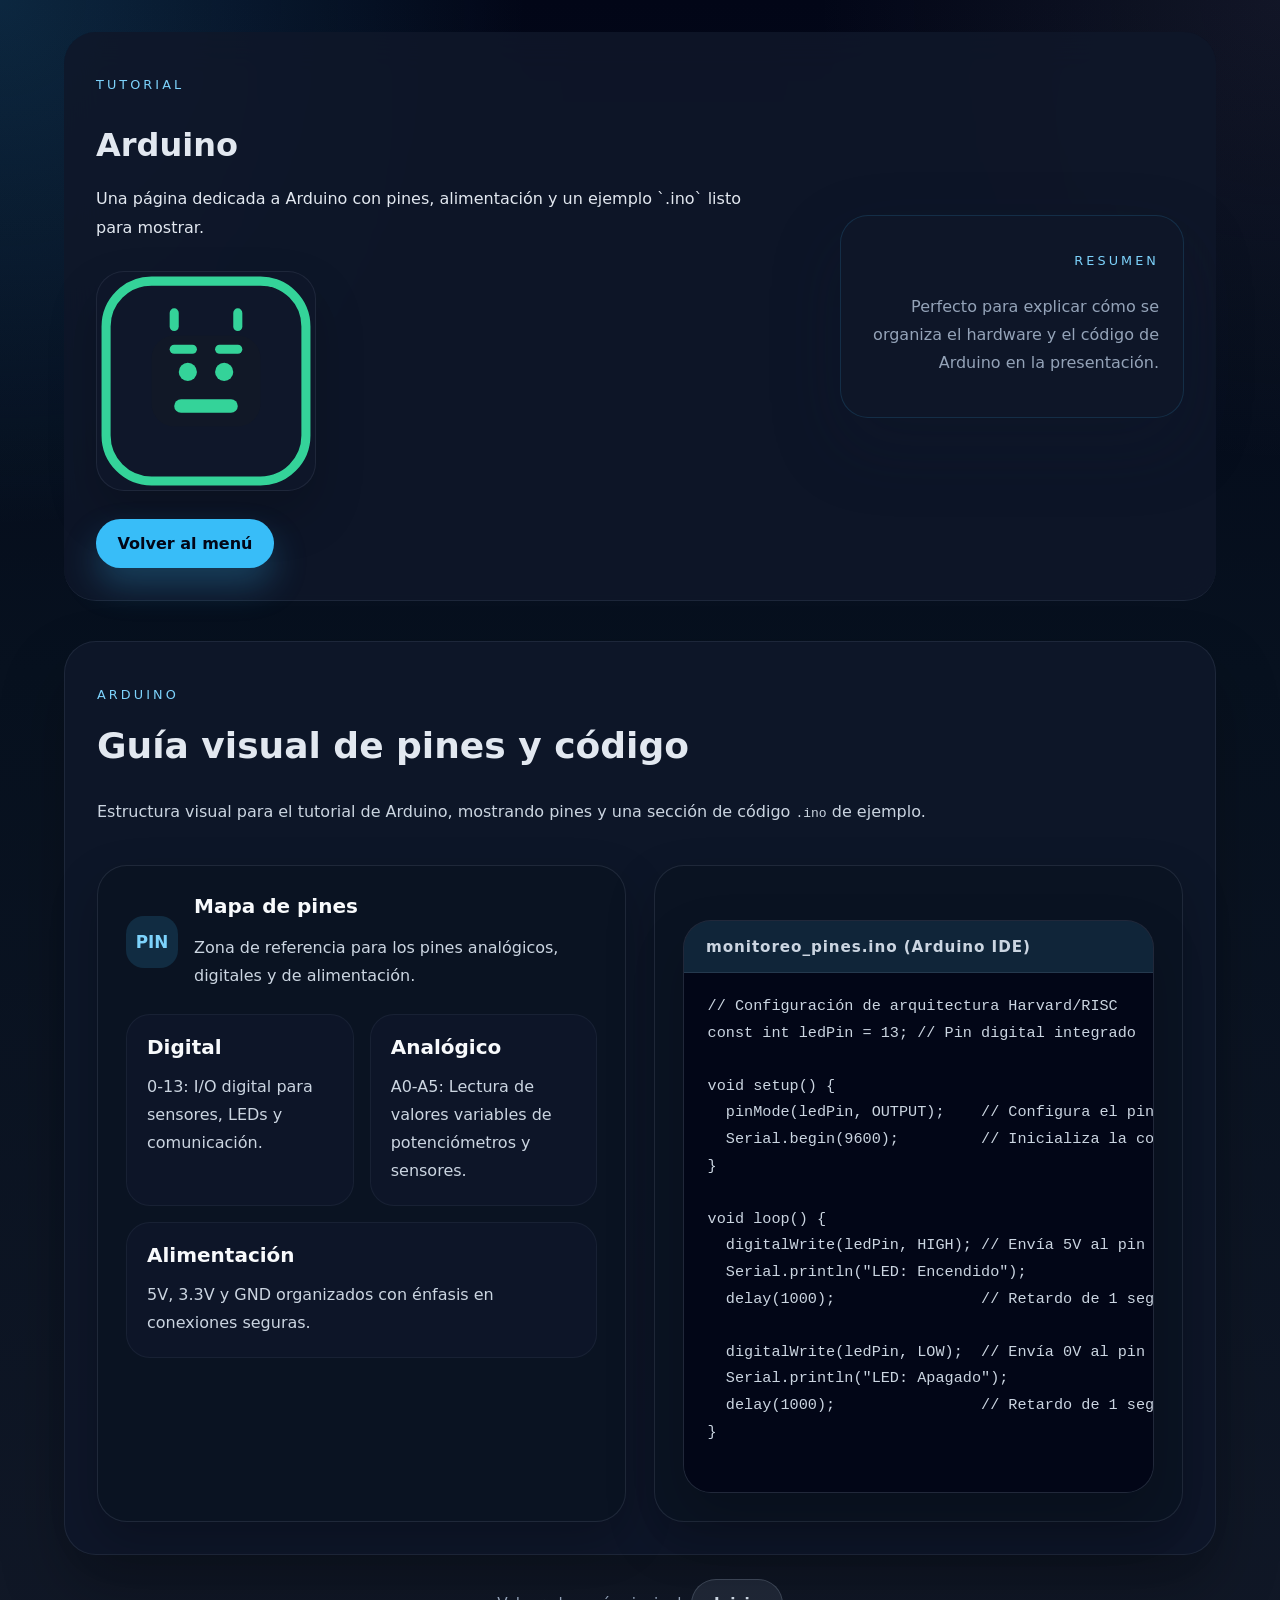
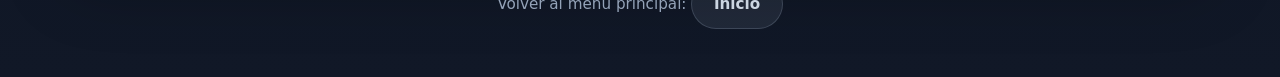
==== arduino.html @ de1136a3 "Avance Web1" ====
<!DOCTYPE html>
<html lang="es">
<head>
  <meta charset="UTF-8" />
  <meta name="viewport" content="width=device-width, initial-scale=1.0" />
  <title>Arduino - Arquitectura de Computadoras</title>
  <link rel="stylesheet" href="styles.css" />
</head>
<body class="page">
  <div class="page-shell">
    <header class="hero">
      <div class="hero-inner">
        <div>
          <p class="eyebrow">Tutorial</p>
          <h1>Arduino</h1>
          <p class="hero-text">Una página dedicada a Arduino con pines, alimentación y un ejemplo `.ino` listo para mostrar.</p>
          <div class="hero-figure hero-figure--small">
            <img src="assets/icon-arduino.svg" alt="Icono de Arduino" />
          </div>
          <a class="cta-button" href="index.html">Volver al menú</a>
        </div>
        <div class="hero-card">
          <p class="eyebrow">Resumen</p>
          <p class="hero-card-text">Perfecto para explicar cómo se organiza el hardware y el código de Arduino en la presentación.</p>
        </div>
      </div>
    </header>

    <main class="content">
      <section class="panel">
        <div class="section-heading">
          <div>
            <p class="eyebrow">Arduino</p>
            <h2>Guía visual de pines y código</h2>
          </div>
          <p class="section-description">Estructura visual para el tutorial de Arduino, mostrando pines y una sección de código <code>.ino</code> de ejemplo.</p>
        </div>

        <div class="grid-two">
          <div class="card">
            <div class="card-title">
              <span class="badge">PIN</span>
              <div>
                <h3>Mapa de pines</h3>
                <p>Zona de referencia para los pines analógicos, digitales y de alimentación.</p>
              </div>
            </div>
            <div class="pin-grid">
              <div class="pin-card">
                <h4>Digital</h4>
                <p>0-13: I/O digital para sensores, LEDs y comunicación.</p>
              </div>
              <div class="pin-card">
                <h4>Analógico</h4>
                <p>A0-A5: Lectura de valores variables de potenciómetros y sensores.</p>
              </div>
            </div>
            <div class="pin-card" style="margin-top: 1rem;">
              <h4>Alimentación</h4>
              <p>5V, 3.3V y GND organizados con énfasis en conexiones seguras.</p>
            </div>
          </div>

          <div class="card">
            <div class="codigo-box">
              <div class="codigo-header">
                <span>monitoreo_pines.ino (Arduino IDE)</span>
              </div>
              <pre>
// Configuración de arquitectura Harvard/RISC
const int ledPin = 13; // Pin digital integrado

void setup() {
  pinMode(ledPin, OUTPUT);    // Configura el pin 13 como salida digital
  Serial.begin(9600);         // Inicializa la comunicación serial a 9600 bps
}

void loop() {
  digitalWrite(ledPin, HIGH); // Envía 5V al pin (ENCENDIDO)
  Serial.println("LED: Encendido");
  delay(1000);                // Retardo de 1 segundo
  
  digitalWrite(ledPin, LOW);  // Envía 0V al pin (APAGADO)
  Serial.println("LED: Apagado");
  delay(1000);                // Retardo de 1 segundo
}
              </pre>
            </div>
          </div>
        </div>
      </section>
    </main>

    <footer class="footer-note">
      Volver al menú principal: <a class="ghost-button" href="index.html">Inicio</a>
    </footer>
  </div>
</body>
</html>
---- styles.css ----
:root {
  color-scheme: dark;
  color: #e2e8f0;
  font-family: Inter, system-ui, -apple-system, BlinkMacSystemFont, "Segoe UI", sans-serif;
  background-color: #020617;
}

* {
  box-sizing: border-box;
}

html {
  scroll-behavior: smooth;
}

body {
  margin: 0;
  min-height: 100vh;
  background-image:
    radial-gradient(circle at top left, rgba(56,189,248,0.18), transparent 25%),
    radial-gradient(circle at top right, rgba(156,163,175,0.1), transparent 22%),
    linear-gradient(180deg, #020617 0%, #07111f 40%, #111827 100%);
  color: #e2e8f0;
}

.page-shell {
  max-width: 1200px;
  margin: 0 auto;
  padding: 2rem 1.5rem 3rem;
}

.hero {
  background: rgba(15, 23, 42, 0.88);
  border-bottom: 1px solid rgba(148, 163, 184, 0.12);
  backdrop-filter: blur(18px);
  border-radius: 32px;
  padding: 2rem;
}

.hero-inner {
  display: grid;
  gap: 1.75rem;
}

.hero-copy h1 {
  margin: 0.8rem 0 0;
  font-size: clamp(2.5rem, 4vw, 4.5rem);
  line-height: 1.02;
}

.hero-copy p,
.section-description,
.card p,
.card ul,
.footer-note {
  color: #cbd5e1;
}

.eyebrow {
  display: inline-flex;
  font-size: 0.8rem;
  letter-spacing: 0.24em;
  text-transform: uppercase;
  color: #7dd3fc;
}

.hero-text {
  max-width: 42rem;
  margin-top: 1rem;
  line-height: 1.8;
}

.hero-subtitle {
  max-width: 42rem;
  margin-top: 0.75rem;
  color: rgba(203, 213, 225, 0.88);
  font-size: 0.98rem;
  line-height: 1.6;
}

.hero-card {
  align-self: center;
  padding: 1.5rem;
  border-radius: 28px;
  background: rgba(15, 23, 42, 0.95);
  border: 1px solid rgba(56, 189, 248, 0.15);
  box-shadow: 0 28px 68px rgba(15, 23, 42, 0.25);
  text-align: right;
}

.hero-card-title {
  margin: 0.85rem 0 0;
  font-size: 2.25rem;
  font-weight: 700;
  color: #ffffff;
}

.hero-card-text {
  margin-top: 0.75rem;
  color: #94a3b8;
  line-height: 1.75;
}

.hero-figure {
  margin: 1.75rem 0;
  border-radius: 28px;
  overflow: hidden;
  background: rgba(15, 23, 42, 0.94);
  border: 1px solid rgba(148, 163, 184, 0.12);
  box-shadow: 0 24px 50px rgba(0, 0, 0, 0.18);
}

.hero-figure img {
  display: block;
  width: 100%;
  height: auto;
}

.hero-figure--small {
  max-width: 220px;
}

.card-icon {
  width: 52px;
  height: 52px;
  min-width: 52px;
  border-radius: 18px;
  display: grid;
  place-items: center;
  background: rgba(15, 23, 42, 0.96);
  border: 1px solid rgba(56, 189, 248, 0.18);
  margin-right: 1rem;
}

.card-icon img {
  width: 30px;
  height: 30px;
}

.content {
  margin-top: 2.5rem;
  display: grid;
  gap: 2.25rem;
}

.panel {
  padding: 2rem;
  border-radius: 32px;
  background: rgba(15, 23, 42, 0.92);
  border: 1px solid rgba(148, 163, 184, 0.12);
  box-shadow: 0 32px 64px rgba(0, 0, 0, 0.25);
}

.section-heading {
  display: grid;
  gap: 1.25rem;
}

.section-heading h2 {
  margin: 0.65rem 0 0;
  font-size: 2.25rem;
}

.grid-two {
  display: grid;
  gap: 1.7rem;
  margin-top: 1.75rem;
}

.card {
  border-radius: 30px;
  border: 1px solid rgba(148, 163, 184, 0.15);
  background: rgba(11, 20, 35, 0.96);
  padding: 1.75rem;
  box-shadow: 0 20px 48px rgba(0, 0, 0, 0.22);
}

.accent-card {
  border-color: rgba(56, 189, 248, 0.25);
}

.card-title {
  display: flex;
  gap: 1rem;
  align-items: center;
}

.badge {
  min-width: 3.25rem;
  min-height: 3.25rem;
  display: grid;
  place-items: center;
  border-radius: 18px;
  background: rgba(56, 189, 248, 0.15);
  color: #7dd3fc;
  font-weight: 700;
  font-size: 1.05rem;
}

.card-title h3,
.card-footer h3,
.card h4 {
  margin: 0;
  font-size: 1.25rem;
  color: #f8fafc;
}

.card p {
  margin: 1rem 0 0;
  line-height: 1.75;
}

.feature-grid,
.pin-grid {
  display: grid;
  gap: 1rem;
  margin-top: 1.5rem;
}

.feature,
.pin-card {
  border-radius: 24px;
  background: rgba(15, 23, 42, 0.86);
  padding: 1.25rem;
  border: 1px solid rgba(148, 163, 184, 0.08);
}

.feature h4,
.pin-card h4 {
  margin: 0;
}

.feature p,
.pin-card p {
  margin-top: 0.85rem;
  color: #cbd5e1;
}

.feature ul {
  margin: 1rem 0 0;
  padding-left: 1.15rem;
  list-style: none;
  color: #cbd5e1;
}

.feature ul li::before {
  content: '•';
  margin-right: 0.6rem;
  color: #7dd3fc;
}

.code-box {
  margin-top: 1.35rem;
  padding: 1.5rem;
  border-radius: 28px;
  background: #020617;
  border: 1px solid rgba(148, 163, 184, 0.12);
  box-shadow: inset 0 0 0 1px rgba(255, 255, 255, 0.02);
  overflow-x: auto;
  font-family: ui-monospace, SFMono-Regular, Menlo, Monaco, Consolas, "Liberation Mono", monospace;
  color: #cbd5e1;
  line-height: 1.75;
  font-size: 0.95rem;
}

.card-comparativa {
  border-radius: 28px;
  padding: 1.75rem;
  background: rgba(15, 23, 42, 0.94);
  border: 1px solid rgba(56, 189, 248, 0.14);
  box-shadow: 0 18px 45px rgba(0, 0, 0, 0.16);
}

.card-comparativa h3 {
  margin: 0 0 1rem;
  font-size: 1.25rem;
  color: #f8fafc;
}

.card-comparativa p {
  margin: 0.85rem 0 0;
  color: #cbd5e1;
  line-height: 1.75;
}

.card-comparativa p strong {
  color: #ffffff;
}

.codigo-box {
  margin-top: 1.6rem;
  border-radius: 28px;
  overflow: hidden;
  background: rgba(12, 18, 34, 0.95);
  border: 1px solid rgba(148, 163, 184, 0.16);
  box-shadow: 0 24px 52px rgba(0, 0, 0, 0.18);
}

.codigo-header {
  padding: 1rem 1.4rem;
  background: rgba(56, 189, 248, 0.11);
  border-bottom: 1px solid rgba(148, 163, 184, 0.16);
}

.codigo-header span {
  color: #cbd5e1;
  font-size: 0.95rem;
  letter-spacing: 0.06em;
  font-weight: 600;
}

.codigo-box pre {
  margin: 0;
  padding: 1.25rem 1.5rem;
  overflow-x: auto;
  font-family: ui-monospace, SFMono-Regular, Menlo, Monaco, Consolas, "Liberation Mono", monospace;
  color: #cbd5e1;
  background: #020617;
  line-height: 1.75;
  font-size: 0.95rem;
}

.code-label span {
  padding: 0.55rem 0.9rem;
  border-radius: 999px;
  background: rgba(148, 163, 184, 0.12);
  color: #cbd5e1;
  font-size: 0.75rem;
  letter-spacing: 0.14em;
  text-transform: uppercase;
}

.footer-note {
  margin-top: 1.5rem;
  text-align: center;
  color: #94a3b8;
  font-size: 0.95rem;
}

.landing-hero {
  padding: 3rem 2rem;
}

.landing-grid {
  display: grid;
  gap: 2rem;
}

.side-panel {
  border-radius: 32px;
  padding: 1.8rem;
  background: rgba(15, 23, 42, 0.95);
  border: 1px solid rgba(148, 163, 184, 0.12);
  box-shadow: 0 18px 42px rgba(0, 0, 0, 0.18);
}

.side-links {
  display: grid;
  gap: 1rem;
  margin-top: 1.5rem;
}

.nav-button,
.cta-button,
.ghost-button {
  display: inline-flex;
  align-items: center;
  justify-content: center;
  border-radius: 999px;
  padding: 0.95rem 1.35rem;
  font-weight: 700;
  text-decoration: none;
}

.nav-button {
  background: rgba(56, 189, 248, 0.14);
  border: 1px solid rgba(56, 189, 248, 0.3);
  color: #7dd3fc;
}

.nav-button:hover,
.link-card:hover,
.cta-button:hover,
.ghost-button:hover {
  transform: translateY(-1px);
  opacity: 0.95;
}

.hero-actions {
  display: flex;
  flex-wrap: wrap;
  gap: 1rem;
  margin-top: 1.75rem;
}

.cta-button {
  background: #38bdf8;
  color: #020617;
  box-shadow: 0 18px 34px rgba(56, 189, 248, 0.25);
}

.ghost-button {
  background: rgba(148, 163, 184, 0.12);
  color: #cbd5e1;
  border: 1px solid rgba(148, 163, 184, 0.25);
}

.link-card {
  display: block;
  transition: transform 180ms ease, box-shadow 180ms ease;
}

.link-card:hover {
  box-shadow: 0 30px 60px rgba(0, 0, 0, 0.22);
}

@media (min-width: 768px) {
  .hero-inner {
    grid-template-columns: 1.35fr 0.65fr;
    align-items: center;
  }

  .grid-two {
    grid-template-columns: repeat(2, minmax(0, 1fr));
  }

  .feature-grid,
  .pin-grid {
    grid-template-columns: repeat(2, minmax(0, 1fr));
  }
}

@media (min-width: 1024px) {
  .landing-grid {
    grid-template-columns: 0.9fr 1.6fr 0.9fr;
    align-items: center;
  }
}

@media (max-width: 640px) {
  .hero {
    padding: 1.5rem;
  }

  .page-shell {
    padding: 1.5rem 1rem 2rem;
  }
}
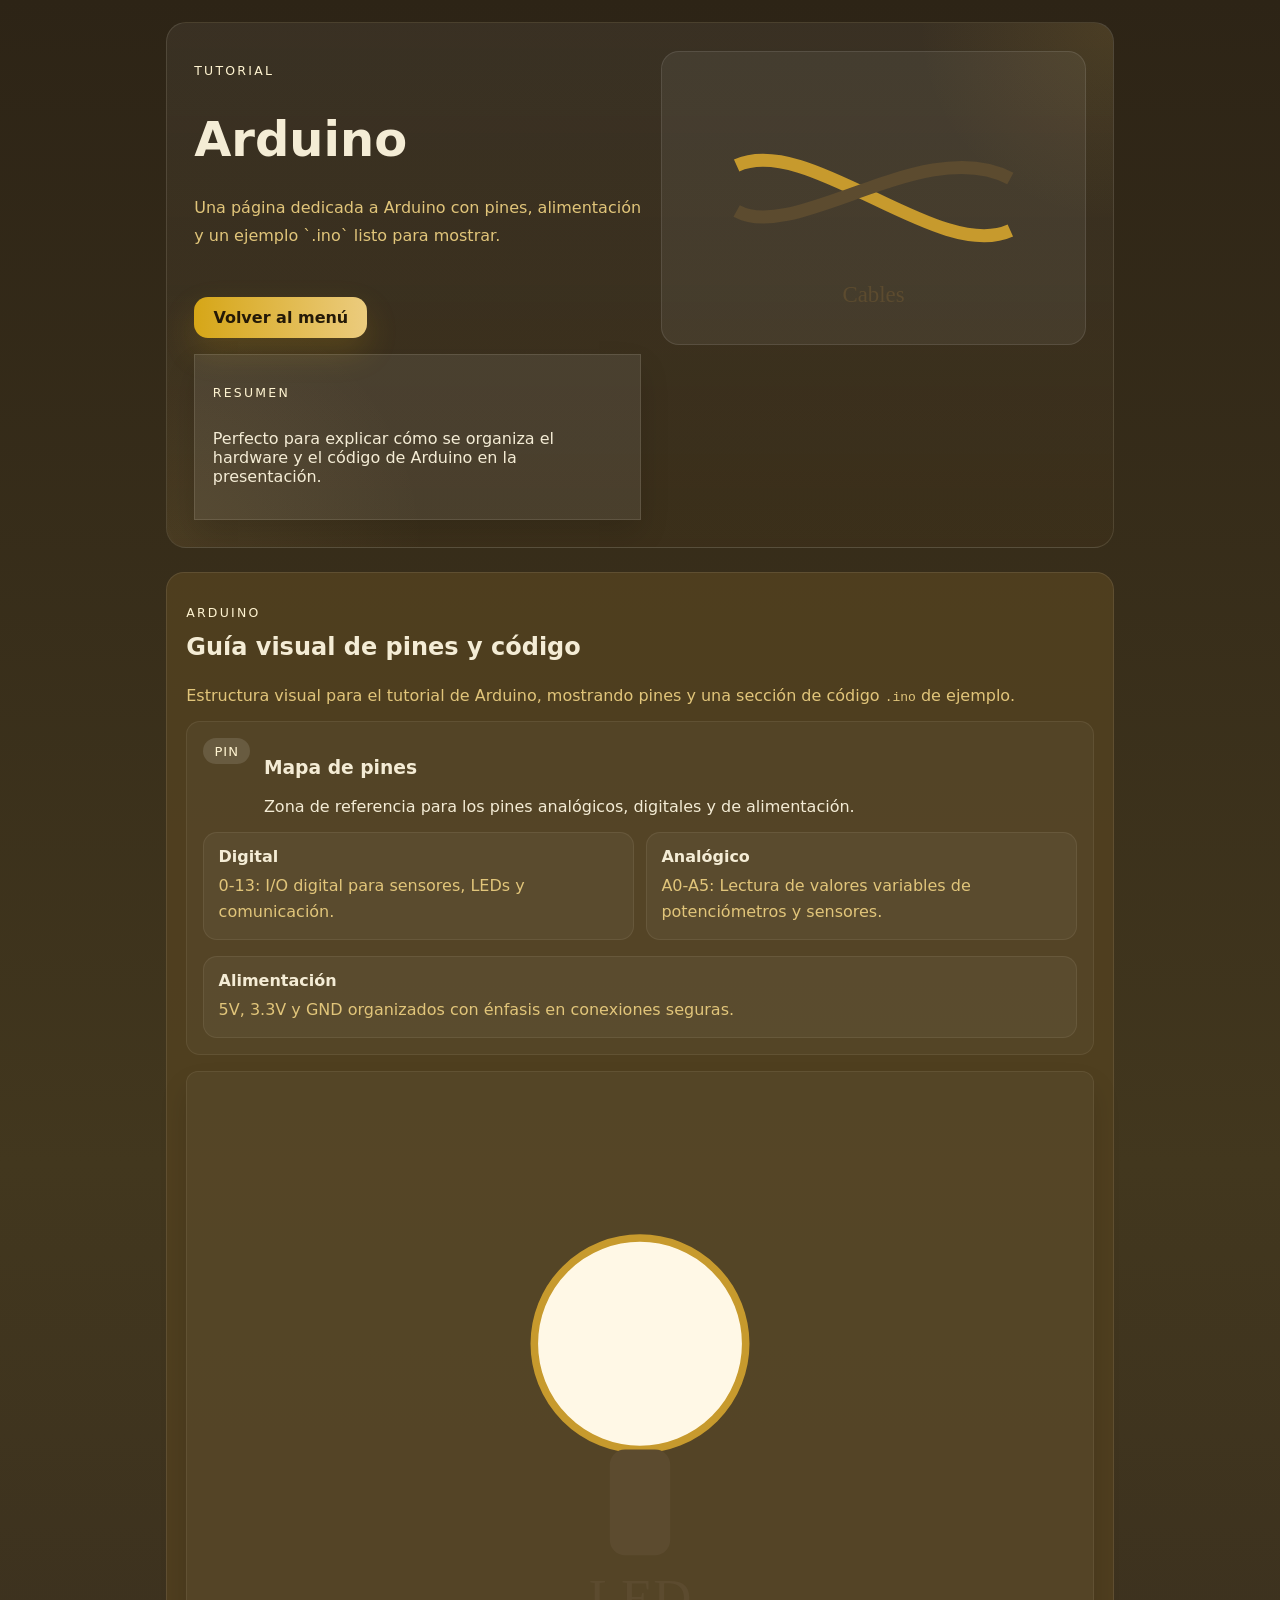
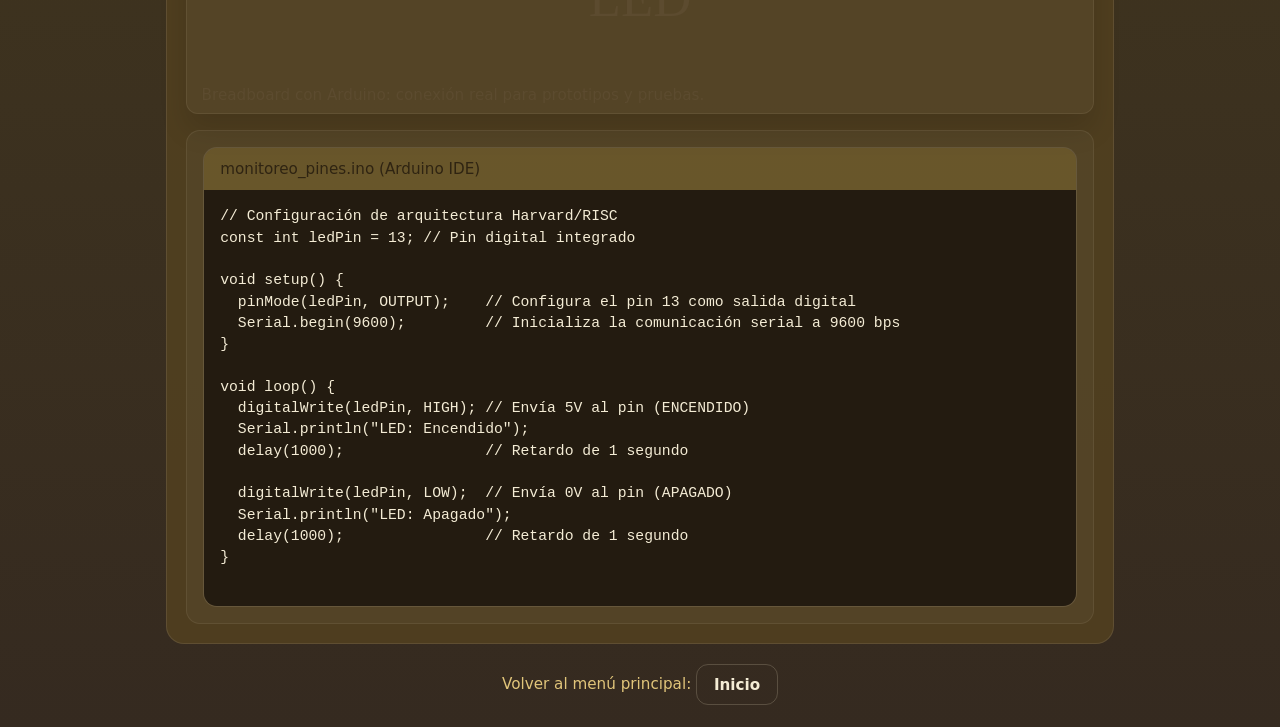
==== commit 4b61f2a6: "Actualiza imágenes y mejora layout de microsite" ====
--- a/arduino.html
+++ b/arduino.html
@@ -8,20 +8,22 @@
 </head>
 <body class="page">
   <div class="page-shell">
-    <header class="hero">
-      <div class="hero-inner">
-        <div>
+    <header class="hero topic-hero">
+      <div class="topic-hero-grid">
+        <div class="hero-copy">
           <p class="eyebrow">Tutorial</p>
           <h1>Arduino</h1>
           <p class="hero-text">Una página dedicada a Arduino con pines, alimentación y un ejemplo `.ino` listo para mostrar.</p>
-          <div class="hero-figure hero-figure--small">
-            <img src="assets/icon-arduino.svg" alt="Icono de Arduino" />
+          <div class="hero-actions">
+            <a class="cta-button" href="index.html">Volver al menú</a>
           </div>
-          <a class="cta-button" href="index.html">Volver al menú</a>
+          <div class="hero-card">
+            <p class="eyebrow">Resumen</p>
+            <p class="hero-card-text">Perfecto para explicar cómo se organiza el hardware y el código de Arduino en la presentación.</p>
+          </div>
         </div>
-        <div class="hero-card">
-          <p class="eyebrow">Resumen</p>
-          <p class="hero-card-text">Perfecto para explicar cómo se organiza el hardware y el código de Arduino en la presentación.</p>
+        <div class="hero-visual">
+          <img src="assets/images/arduino-cables.svg" alt="Arduino board" />
         </div>
       </div>
     </header>
@@ -36,7 +38,7 @@
           <p class="section-description">Estructura visual para el tutorial de Arduino, mostrando pines y una sección de código <code>.ino</code> de ejemplo.</p>
         </div>
 
-        <div class="grid-two">
+        <div class="topic-body-grid">
           <div class="card">
             <div class="card-title">
               <span class="badge">PIN</span>
@@ -60,6 +62,11 @@
               <p>5V, 3.3V y GND organizados con énfasis en conexiones seguras.</p>
             </div>
           </div>
+
+          <figure class="feature-figure">
+            <img src="assets/images/arduino-led.svg" alt="Arduino prototipo" />
+            <figcaption>Breadboard con Arduino: conexión real para prototipos y pruebas.</figcaption>
+          </figure>
 
           <div class="card">
             <div class="codigo-box">
--- a/styles.css
+++ b/styles.css
@@ -1,448 +1,142 @@
 :root {
+  --bg: #2d2416; /* warm oat */
+  --panel: #352b1f; /* toasted oat */
+  --text: #f4ecd5; /* cream */
+  --muted: #e1c57a; /* mustard muted brighter */
+  --accent: #d6a617; /* mustard - brighter */
+  --accent-2: #fff4d1; /* cream */
+  --glass: rgba(255,244,209,0.10);
+  font-family: 'Poppins', Inter, system-ui, -apple-system, "Segoe UI", Roboto, "Helvetica Neue", Arial, sans-serif;
   color-scheme: dark;
-  color: #e2e8f0;
-  font-family: Inter, system-ui, -apple-system, BlinkMacSystemFont, "Segoe UI", sans-serif;
-  background-color: #020617;
 }
 
-* {
-  box-sizing: border-box;
-}
-
-html {
-  scroll-behavior: smooth;
-}
-
+* { box-sizing: border-box; }
+html { scroll-behavior: smooth; }
 body {
   margin: 0;
   min-height: 100vh;
-  background-image:
-    radial-gradient(circle at top left, rgba(56,189,248,0.18), transparent 25%),
-    radial-gradient(circle at top right, rgba(156,163,175,0.1), transparent 22%),
-    linear-gradient(180deg, #020617 0%, #07111f 40%, #111827 100%);
-  color: #e2e8f0;
+  background: linear-gradient(180deg, var(--bg) 0%, #42371e 50%, #352a20 100%);
+  color: var(--text);
+  -webkit-font-smoothing: antialiased;
 }
 
-.page-shell {
-  max-width: 1200px;
-  margin: 0 auto;
-  padding: 2rem 1.5rem 3rem;
+.page-shell { max-width: 980px; margin: 0 auto; padding: 1.4rem 1rem; }
+
+.hero { position: relative; background: linear-gradient(180deg, rgba(255,255,255,0.06), rgba(79, 58, 28, 0.18)); border-radius: 20px; padding: 1.7rem; border: 1px solid rgba(244,236,213,0.12); overflow: hidden; }
+.hero-inner { display: grid; gap: 1.15rem; }
+.hero .hero-card { padding: 1.1rem; }
+.hero::before { content: ""; position: absolute; inset: 0; background: radial-gradient(circle at top right, rgba(199,154,45,0.12), transparent 18%), radial-gradient(circle at bottom left, rgba(245,211,133,0.08), transparent 24%); pointer-events: none; }
+.hero > * { position: relative; z-index: 1; }
+.landing-grid { display: grid; gap: 1rem; }
+.topic-panel-grid { display: grid; gap: 1rem; }
+.topic-hero-grid { display: grid; gap: 1.25rem; }
+.hero-visual { display: grid; place-items: center; min-height: 260px; background: rgba(255,255,255,0.06); border: 1px solid rgba(255,255,255,0.1); border-radius: 20px; padding: 1rem; }
+
+.hero-visual img { width: 100%; height: auto; object-fit: contain; display: block; }
+
+.side-panel { background: rgba(83, 65, 32, 0.75); border-radius: 18px; padding: 1.25rem; border: 1px solid rgba(244,236,213,0.12); }
+.side-links { display: grid; gap: 0.75rem; margin-top: 0.75rem; }
+
+.eyebrow { display: inline-flex; font-size: 0.78rem; letter-spacing: 0.18em; text-transform: uppercase; color: var(--accent-2); }
+
+.hero-copy h1 { margin: 0.45rem 0 0; font-size: clamp(1.8rem, 4vw, 3rem); line-height: 1.08; }
+.hero-copy { display: flex; flex-direction: column; gap: 1rem; }
+.hero-text { max-width: 38rem; margin-top: 0.8rem; color: var(--muted); line-height: 1.7; }
+.hero-card { background: rgba(255,255,255,0.08); border: 1px solid rgba(244,236,213,0.12); box-shadow: 0 14px 28px rgba(0,0,0,0.12); }
+
+.hero-visual { border-radius: 18px; overflow: hidden; }
+.hero-visual img { width: 100%; height: auto; object-fit: cover; display: block; }
+
+.hero-figure { margin: 1.25rem 0; border-radius: 16px; overflow: hidden; background: rgba(255,255,255,0.02); border: 1px solid rgba(255,255,255,0.05); box-shadow: 0 18px 30px rgba(0,0,0,0.12); }
+.hero-figure img { width: 100%; height: auto; display: block; }
+.hero-figure--small { max-width: 220px; margin: 1.25rem 0; }
+
+.nav-button, .cta-button, .ghost-button { display: inline-flex; align-items: center; justify-content: center; padding: 0.65rem 1.05rem; border-radius: 12px; font-weight: 700; text-decoration: none; }
+.hero-actions { display: flex; flex-wrap: wrap; gap: 0.85rem; margin-top: 1rem; }
+.nav-button { background: rgba(214,166,23,0.08); border: 1px solid rgba(214,166,23,0.16); color: #2f2412; }
+.cta-button { background: linear-gradient(90deg, rgba(214,166,23,1), rgba(245,212,131,0.95)); color: #241907; box-shadow: 0 14px 32px rgba(214,166,23,0.18); padding: 0.7rem 1.2rem; border-radius: 14px; }
+.ghost-button { background: transparent; border: 1px solid rgba(255,244,209,0.18); color: var(--text); }
+
+.content { margin-top: 1.5rem; display: grid; gap: 1.3rem; }
+.panel { padding: 1.2rem; border-radius: 18px; background: rgba(83, 65, 32, 0.85); border: 1px solid rgba(244,236,213,0.10); }
+.panel-grid { display: grid; gap: 1rem; }
+.panel-block { background: rgba(255,255,255,0.04); border: 1px solid rgba(244,236,213,0.10); border-radius: 18px; padding: 1.25rem; }
+.panel-block h2 { margin-top: 0.5rem; }
+.topic-links { display: grid; gap: 0.9rem; grid-template-columns: 1fr; }
+.topic-links .card { min-height: auto; }
+
+.grid-two { display: grid; gap: 0.95rem; grid-template-columns: repeat(auto-fit, minmax(240px, 1fr)); }
+.link-card { color: inherit; text-decoration: none; }
+.link-card:hover { transform: translateY(-2px); }
+.accent-card { background: rgba(245, 226, 168, 0.12); border-color: rgba(199,154,45,0.18); }
+.card { border-radius: 14px; padding: 1rem; background: rgba(255,255,255,0.03); border: 1px solid rgba(244,236,213,0.08); transition: transform 180ms ease, box-shadow 180ms ease; }
+.card:hover { transform: translateY(-4px); box-shadow: 0 16px 30px rgba(0,0,0,0.16); }
+.card-title { display:flex; gap: 0.85rem; align-items:flex-start; }
+.card-icon { width:48px; height:48px; min-width:48px; border-radius:14px; display:grid; place-items:center; background: rgba(244,236,213,0.12); border: 1px solid rgba(199,154,45,0.16); margin-top: 0.1rem; }
+.card-icon img { width: 26px; height: 26px; }
+
+.badge { display:inline-flex; padding:0.35rem 0.7rem; border-radius:999px; background: rgba(255,255,255,0.12); color: var(--accent-2); font-size:0.82rem; letter-spacing:0.08em; text-transform: uppercase; }
+.feature-grid { display:grid; gap:0.95rem; }
+.feature-grid .feature { background: rgba(255,255,255,0.04); border:1px solid rgba(244,236,213,0.08); border-radius: 14px; padding: 0.95rem; }
+.feature-grid h4 { margin: 0 0 0.5rem; }
+.feature-grid p { margin: 0; color: var(--muted); line-height:1.6; }
+.pin-grid { display:grid; gap:0.75rem; grid-template-columns: 1fr 1fr; }
+.pin-card { background: rgba(255,255,255,0.04); border:1px solid rgba(244,236,213,0.08); border-radius: 14px; padding: 0.9rem; }
+.pin-card h4 { margin:0 0 0.45rem; }
+.pin-card p { margin:0; color: var(--muted); line-height:1.6; }
+.codigo-box { background: rgba(255,255,255,0.04); border:1px solid rgba(244,236,213,0.08); border-radius: 14px; overflow:hidden; }
+.codigo-header { background: rgba(214,166,23,0.12); padding: 0.75rem 1rem; font-size:0.95rem; color:#2f2412; }
+.codigo-box pre { margin: 0; padding: 1rem; overflow-x:auto; font-family: ui-monospace, SFMono-Regular, Menlo, Monaco, Consolas, "Liberation Mono", "Courier New", monospace; font-size:0.92rem; line-height:1.45; color: #f4ecd5; background: #231b10; }
+
+.section-heading { display:grid; gap:0.6rem; }
+.section-heading h2 { margin:0; font-size:1.5rem; }
+.section-description { color: var(--muted); }
+
+.topic-preview-card { background: rgba(255,255,255,0.04); border:1px solid rgba(244,236,213,0.12); border-radius: 16px; padding: 1rem; min-height: 150px; display:flex; flex-direction:column; justify-content:center; box-shadow: 0 10px 18px rgba(0,0,0,0.09); }
+.topic-preview-card h3 { margin: 0 0 0.65rem; }
+.topic-preview-card p { margin: 0; color: var(--muted); line-height:1.65; }
+
+.card-comparativa { background: rgba(255,255,255,0.04); border:1px solid rgba(244,236,213,0.1); border-radius: 14px; padding: 1rem; line-height: 1.65; }
+
+/* Images gallery */
+.images-grid { display:grid; gap:1rem; grid-template-columns: repeat(auto-fit, minmax(160px, 1fr)); margin-top:0.75rem; }
+.image-card { background: rgba(244,236,213,0.08); border-radius:18px; overflow:hidden; text-align:left; border:1px solid rgba(199,154,45,0.12); }
+.image-card img { width:100%; height:160px; object-fit:cover; display:block; }
+.image-card p { margin:0.85rem 0 1rem; padding:0 0.85rem; color:#5c4b2f; font-size:0.95rem; font-weight:600; }
+
+/* Responsive grid for the new section */
+.responsive-grid { display:grid; gap:1rem; grid-template-columns: 1fr; }
+
+/* Feature figure used in topic pages */
+.feature-figure {
+  width: 100%;
+  margin: 1rem 0;
+  border-radius: 12px;
+  overflow: hidden;
+  background: rgba(255,255,255,0.03);
+  border: 1px solid rgba(244,236,213,0.08);
+  box-shadow: 0 16px 28px rgba(0,0,0,0.12);
 }
+.feature-figure img { display:block; width:100%; height:auto; }
+.feature-figure figcaption { padding: 0.6rem 0.9rem; color: #5c4b2f; font-size:0.95rem; }
 
-.hero {
-  background: rgba(15, 23, 42, 0.88);
-  border-bottom: 1px solid rgba(148, 163, 184, 0.12);
-  backdrop-filter: blur(18px);
-  border-radius: 32px;
-  padding: 2rem;
-}
-
-.hero-inner {
-  display: grid;
-  gap: 1.75rem;
-}
-
-.hero-copy h1 {
-  margin: 0.8rem 0 0;
-  font-size: clamp(2.5rem, 4vw, 4.5rem);
-  line-height: 1.02;
-}
-
-.hero-copy p,
-.section-description,
-.card p,
-.card ul,
-.footer-note {
-  color: #cbd5e1;
-}
-
-.eyebrow {
-  display: inline-flex;
-  font-size: 0.8rem;
-  letter-spacing: 0.24em;
-  text-transform: uppercase;
-  color: #7dd3fc;
-}
-
-.hero-text {
-  max-width: 42rem;
-  margin-top: 1rem;
-  line-height: 1.8;
-}
-
-.hero-subtitle {
-  max-width: 42rem;
-  margin-top: 0.75rem;
-  color: rgba(203, 213, 225, 0.88);
-  font-size: 0.98rem;
-  line-height: 1.6;
-}
-
-.hero-card {
-  align-self: center;
-  padding: 1.5rem;
-  border-radius: 28px;
-  background: rgba(15, 23, 42, 0.95);
-  border: 1px solid rgba(56, 189, 248, 0.15);
-  box-shadow: 0 28px 68px rgba(15, 23, 42, 0.25);
-  text-align: right;
-}
-
-.hero-card-title {
-  margin: 0.85rem 0 0;
-  font-size: 2.25rem;
-  font-weight: 700;
-  color: #ffffff;
-}
-
-.hero-card-text {
-  margin-top: 0.75rem;
-  color: #94a3b8;
-  line-height: 1.75;
-}
-
-.hero-figure {
-  margin: 1.75rem 0;
-  border-radius: 28px;
-  overflow: hidden;
-  background: rgba(15, 23, 42, 0.94);
-  border: 1px solid rgba(148, 163, 184, 0.12);
-  box-shadow: 0 24px 50px rgba(0, 0, 0, 0.18);
-}
-
-.hero-figure img {
-  display: block;
-  width: 100%;
-  height: auto;
-}
-
-.hero-figure--small {
-  max-width: 220px;
-}
-
-.card-icon {
-  width: 52px;
-  height: 52px;
-  min-width: 52px;
-  border-radius: 18px;
-  display: grid;
-  place-items: center;
-  background: rgba(15, 23, 42, 0.96);
-  border: 1px solid rgba(56, 189, 248, 0.18);
-  margin-right: 1rem;
-}
-
-.card-icon img {
-  width: 30px;
-  height: 30px;
-}
-
-.content {
-  margin-top: 2.5rem;
-  display: grid;
-  gap: 2.25rem;
-}
-
-.panel {
-  padding: 2rem;
-  border-radius: 32px;
-  background: rgba(15, 23, 42, 0.92);
-  border: 1px solid rgba(148, 163, 184, 0.12);
-  box-shadow: 0 32px 64px rgba(0, 0, 0, 0.25);
-}
-
-.section-heading {
-  display: grid;
-  gap: 1.25rem;
-}
-
-.section-heading h2 {
-  margin: 0.65rem 0 0;
-  font-size: 2.25rem;
-}
-
-.grid-two {
-  display: grid;
-  gap: 1.7rem;
-  margin-top: 1.75rem;
-}
-
-.card {
-  border-radius: 30px;
-  border: 1px solid rgba(148, 163, 184, 0.15);
-  background: rgba(11, 20, 35, 0.96);
-  padding: 1.75rem;
-  box-shadow: 0 20px 48px rgba(0, 0, 0, 0.22);
-}
-
-.accent-card {
-  border-color: rgba(56, 189, 248, 0.25);
-}
-
-.card-title {
-  display: flex;
-  gap: 1rem;
-  align-items: center;
-}
-
-.badge {
-  min-width: 3.25rem;
-  min-height: 3.25rem;
-  display: grid;
-  place-items: center;
-  border-radius: 18px;
-  background: rgba(56, 189, 248, 0.15);
-  color: #7dd3fc;
-  font-weight: 700;
-  font-size: 1.05rem;
-}
-
-.card-title h3,
-.card-footer h3,
-.card h4 {
-  margin: 0;
-  font-size: 1.25rem;
-  color: #f8fafc;
-}
-
-.card p {
-  margin: 1rem 0 0;
-  line-height: 1.75;
-}
-
-.feature-grid,
-.pin-grid {
-  display: grid;
-  gap: 1rem;
-  margin-top: 1.5rem;
-}
-
-.feature,
-.pin-card {
-  border-radius: 24px;
-  background: rgba(15, 23, 42, 0.86);
-  padding: 1.25rem;
-  border: 1px solid rgba(148, 163, 184, 0.08);
-}
-
-.feature h4,
-.pin-card h4 {
-  margin: 0;
-}
-
-.feature p,
-.pin-card p {
-  margin-top: 0.85rem;
-  color: #cbd5e1;
-}
-
-.feature ul {
-  margin: 1rem 0 0;
-  padding-left: 1.15rem;
-  list-style: none;
-  color: #cbd5e1;
-}
-
-.feature ul li::before {
-  content: '•';
-  margin-right: 0.6rem;
-  color: #7dd3fc;
-}
-
-.code-box {
-  margin-top: 1.35rem;
-  padding: 1.5rem;
-  border-radius: 28px;
-  background: #020617;
-  border: 1px solid rgba(148, 163, 184, 0.12);
-  box-shadow: inset 0 0 0 1px rgba(255, 255, 255, 0.02);
-  overflow-x: auto;
-  font-family: ui-monospace, SFMono-Regular, Menlo, Monaco, Consolas, "Liberation Mono", monospace;
-  color: #cbd5e1;
-  line-height: 1.75;
-  font-size: 0.95rem;
-}
-
-.card-comparativa {
-  border-radius: 28px;
-  padding: 1.75rem;
-  background: rgba(15, 23, 42, 0.94);
-  border: 1px solid rgba(56, 189, 248, 0.14);
-  box-shadow: 0 18px 45px rgba(0, 0, 0, 0.16);
-}
-
-.card-comparativa h3 {
-  margin: 0 0 1rem;
-  font-size: 1.25rem;
-  color: #f8fafc;
-}
-
-.card-comparativa p {
-  margin: 0.85rem 0 0;
-  color: #cbd5e1;
-  line-height: 1.75;
-}
-
-.card-comparativa p strong {
-  color: #ffffff;
-}
-
-.codigo-box {
-  margin-top: 1.6rem;
-  border-radius: 28px;
-  overflow: hidden;
-  background: rgba(12, 18, 34, 0.95);
-  border: 1px solid rgba(148, 163, 184, 0.16);
-  box-shadow: 0 24px 52px rgba(0, 0, 0, 0.18);
-}
-
-.codigo-header {
-  padding: 1rem 1.4rem;
-  background: rgba(56, 189, 248, 0.11);
-  border-bottom: 1px solid rgba(148, 163, 184, 0.16);
-}
-
-.codigo-header span {
-  color: #cbd5e1;
-  font-size: 0.95rem;
-  letter-spacing: 0.06em;
-  font-weight: 600;
-}
-
-.codigo-box pre {
-  margin: 0;
-  padding: 1.25rem 1.5rem;
-  overflow-x: auto;
-  font-family: ui-monospace, SFMono-Regular, Menlo, Monaco, Consolas, "Liberation Mono", monospace;
-  color: #cbd5e1;
-  background: #020617;
-  line-height: 1.75;
-  font-size: 0.95rem;
-}
-
-.code-label span {
-  padding: 0.55rem 0.9rem;
-  border-radius: 999px;
-  background: rgba(148, 163, 184, 0.12);
-  color: #cbd5e1;
-  font-size: 0.75rem;
-  letter-spacing: 0.14em;
-  text-transform: uppercase;
-}
-
-.footer-note {
-  margin-top: 1.5rem;
-  text-align: center;
-  color: #94a3b8;
-  font-size: 0.95rem;
-}
-
-.landing-hero {
-  padding: 3rem 2rem;
-}
-
-.landing-grid {
-  display: grid;
-  gap: 2rem;
-}
-
-.side-panel {
-  border-radius: 32px;
-  padding: 1.8rem;
-  background: rgba(15, 23, 42, 0.95);
-  border: 1px solid rgba(148, 163, 184, 0.12);
-  box-shadow: 0 18px 42px rgba(0, 0, 0, 0.18);
-}
-
-.side-links {
-  display: grid;
-  gap: 1rem;
-  margin-top: 1.5rem;
-}
-
-.nav-button,
-.cta-button,
-.ghost-button {
-  display: inline-flex;
-  align-items: center;
-  justify-content: center;
-  border-radius: 999px;
-  padding: 0.95rem 1.35rem;
-  font-weight: 700;
-  text-decoration: none;
-}
-
-.nav-button {
-  background: rgba(56, 189, 248, 0.14);
-  border: 1px solid rgba(56, 189, 248, 0.3);
-  color: #7dd3fc;
-}
-
-.nav-button:hover,
-.link-card:hover,
-.cta-button:hover,
-.ghost-button:hover {
-  transform: translateY(-1px);
-  opacity: 0.95;
-}
-
-.hero-actions {
-  display: flex;
-  flex-wrap: wrap;
-  gap: 1rem;
-  margin-top: 1.75rem;
-}
-
-.cta-button {
-  background: #38bdf8;
-  color: #020617;
-  box-shadow: 0 18px 34px rgba(56, 189, 248, 0.25);
-}
-
-.ghost-button {
-  background: rgba(148, 163, 184, 0.12);
-  color: #cbd5e1;
-  border: 1px solid rgba(148, 163, 184, 0.25);
-}
-
-.link-card {
-  display: block;
-  transition: transform 180ms ease, box-shadow 180ms ease;
-}
-
-.link-card:hover {
-  box-shadow: 0 30px 60px rgba(0, 0, 0, 0.22);
+@media (min-width: 768px) {
+  .topic-panel-grid { grid-template-columns: 1.2fr 0.85fr; align-items: start; }
+  .topic-hero-grid { grid-template-columns: 1fr 0.95fr; align-items: start; }
+  .topic-body-grid { grid-template-columns: repeat(2, minmax(260px, 1fr)); }
+  .topic-preview-grid { grid-template-columns: repeat(3, minmax(220px, 1fr)); }
+  .hero-card { padding: 1.2rem; }
 }
 
 @media (min-width: 768px) {
-  .hero-inner {
-    grid-template-columns: 1.35fr 0.65fr;
-    align-items: center;
-  }
-
-  .grid-two {
-    grid-template-columns: repeat(2, minmax(0, 1fr));
-  }
-
-  .feature-grid,
-  .pin-grid {
-    grid-template-columns: repeat(2, minmax(0, 1fr));
-  }
+  .landing-grid { grid-template-columns: 1fr 1.2fr; align-items:center; }
+  .hero-inner { grid-template-columns: 1.1fr 0.9fr; align-items: center; }
+  .grid-two { grid-template-columns: repeat(2, 1fr); }
+  .responsive-grid { grid-template-columns: 1fr 1fr; }
 }
 
 @media (min-width: 1024px) {
-  .landing-grid {
-    grid-template-columns: 0.9fr 1.6fr 0.9fr;
-    align-items: center;
-  }
+  .landing-grid { grid-template-columns: 0.9fr 1.6fr 0.9fr; }
 }
 
-@media (max-width: 640px) {
-  .hero {
-    padding: 1.5rem;
-  }
-
-  .page-shell {
-    padding: 1.5rem 1rem 2rem;
-  }
-}
+.footer-note { margin-top:1.25rem; text-align:center; color:var(--muted); font-size:0.95rem; }
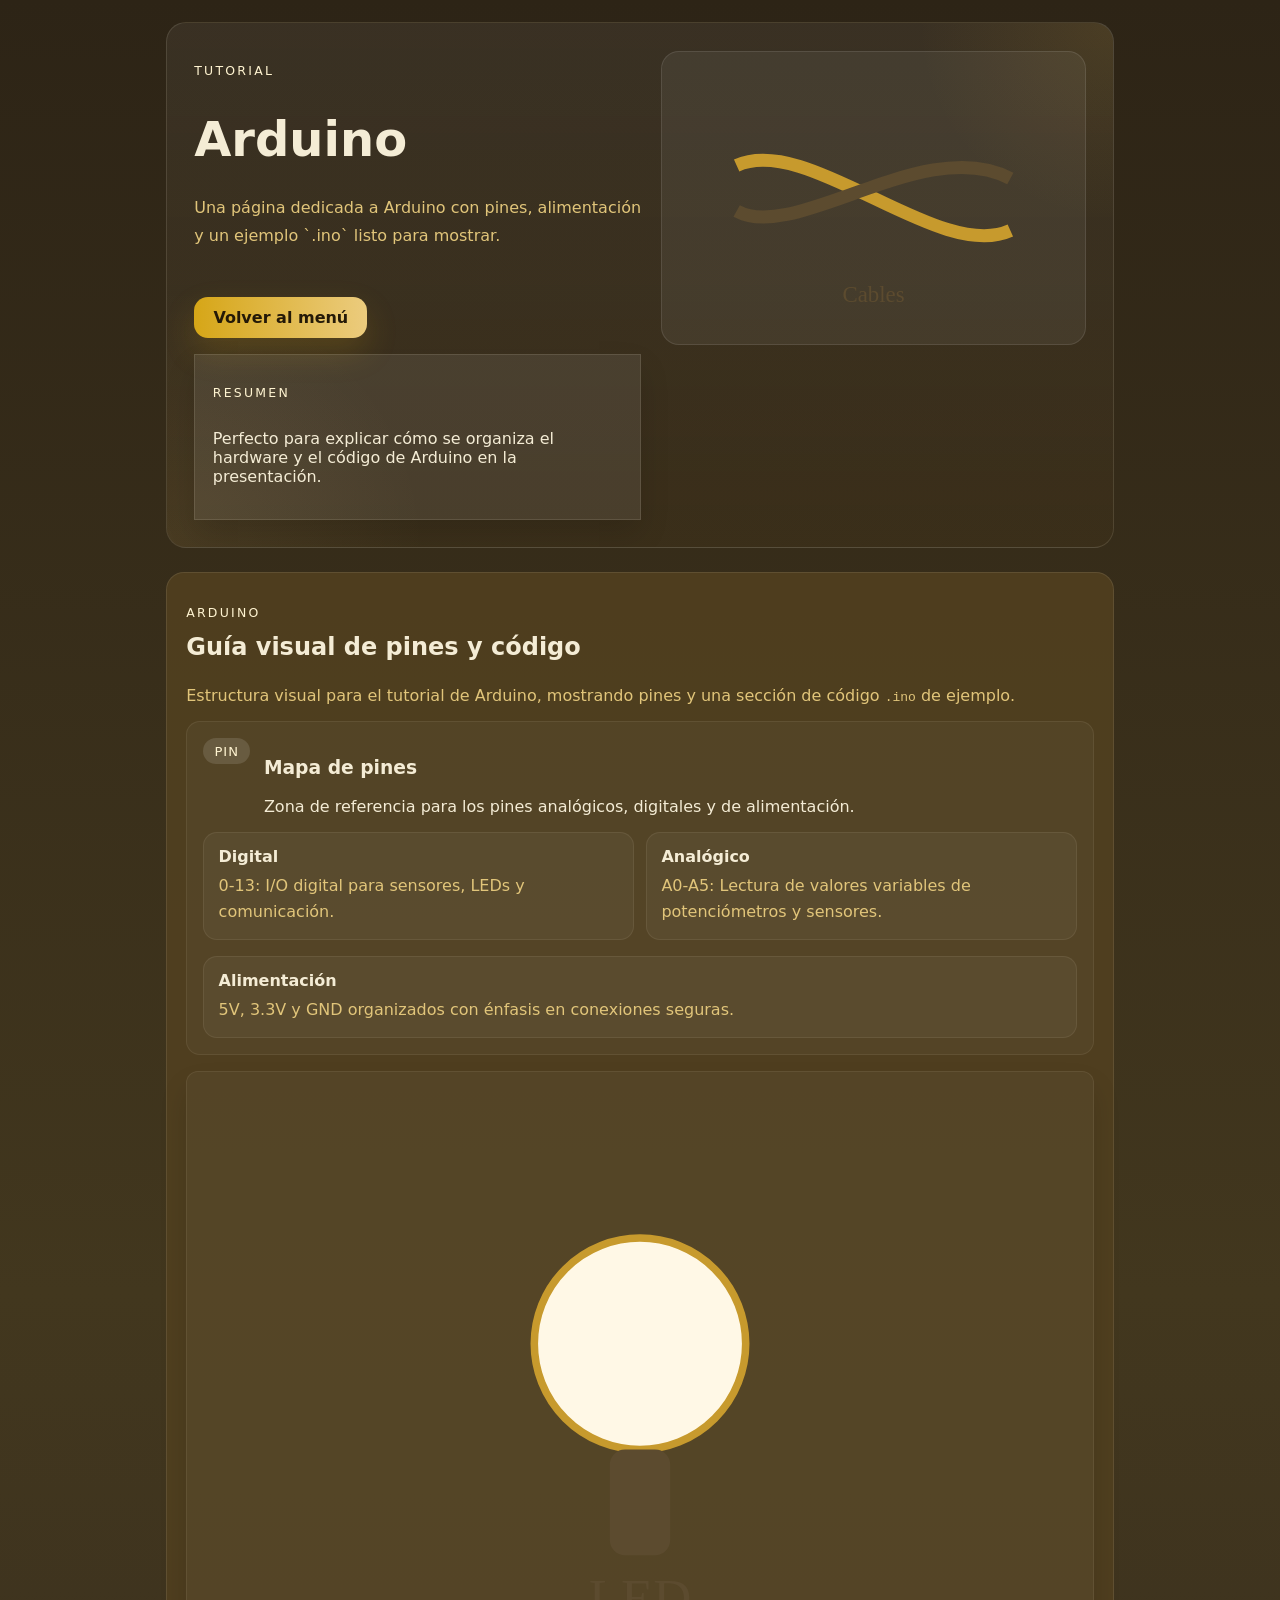
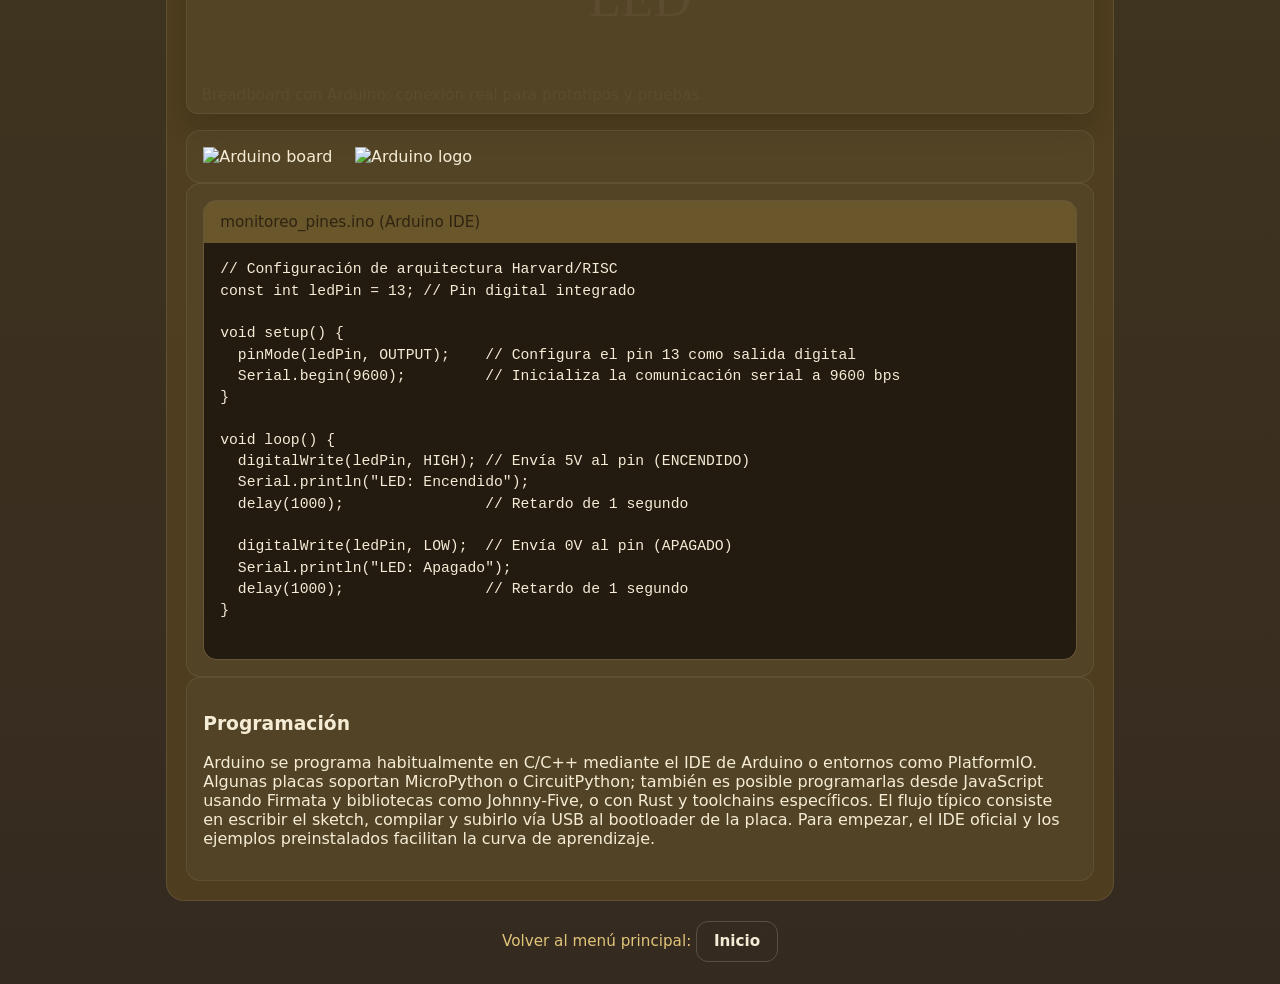
==== commit c62cb92c: "Update styles for improved aesthetics and readability" ====
--- a/arduino.html
+++ b/arduino.html
@@ -68,6 +68,11 @@
             <figcaption>Breadboard con Arduino: conexión real para prototipos y pruebas.</figcaption>
           </figure>
 
+          <div class="card images-row">
+            <img src="assets/images/arduino-board-upload.png" alt="Arduino board" style="max-width:48%;height:auto;margin-right:2%;" />
+            <img src="assets/images/arduino-logo-upload.png" alt="Arduino logo" style="max-width:48%;height:auto;" />
+          </div>
+
           <div class="card">
             <div class="codigo-box">
               <div class="codigo-header">
@@ -94,6 +99,10 @@
               </pre>
             </div>
           </div>
+          <div class="card">
+            <h3>Programación</h3>
+            <p>Arduino se programa habitualmente en C/C++ mediante el IDE de Arduino o entornos como PlatformIO. Algunas placas soportan MicroPython o CircuitPython; también es posible programarlas desde JavaScript usando Firmata y bibliotecas como Johnny-Five, o con Rust y toolchains específicos. El flujo típico consiste en escribir el sketch, compilar y subirlo vía USB al bootloader de la placa. Para empezar, el IDE oficial y los ejemplos preinstalados facilitan la curva de aprendizaje.</p>
+          </div>
         </div>
       </section>
     </main>
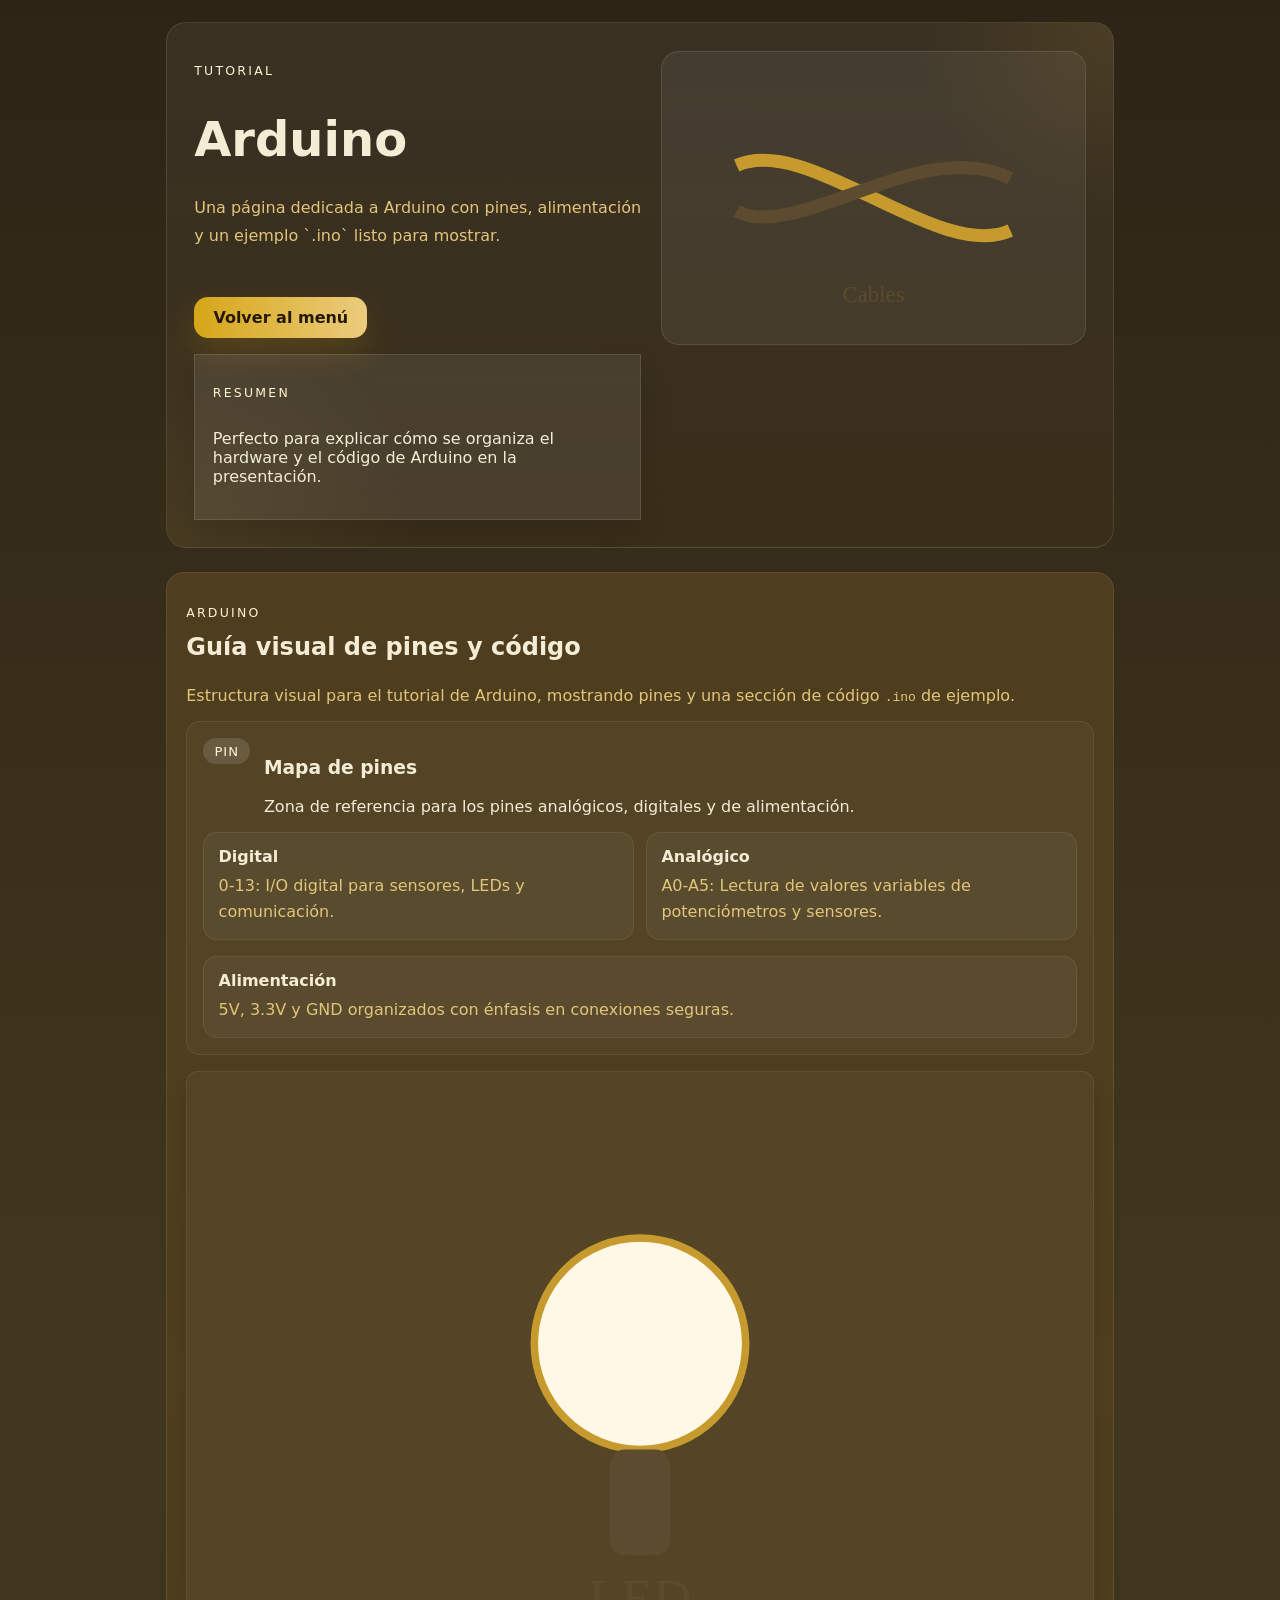
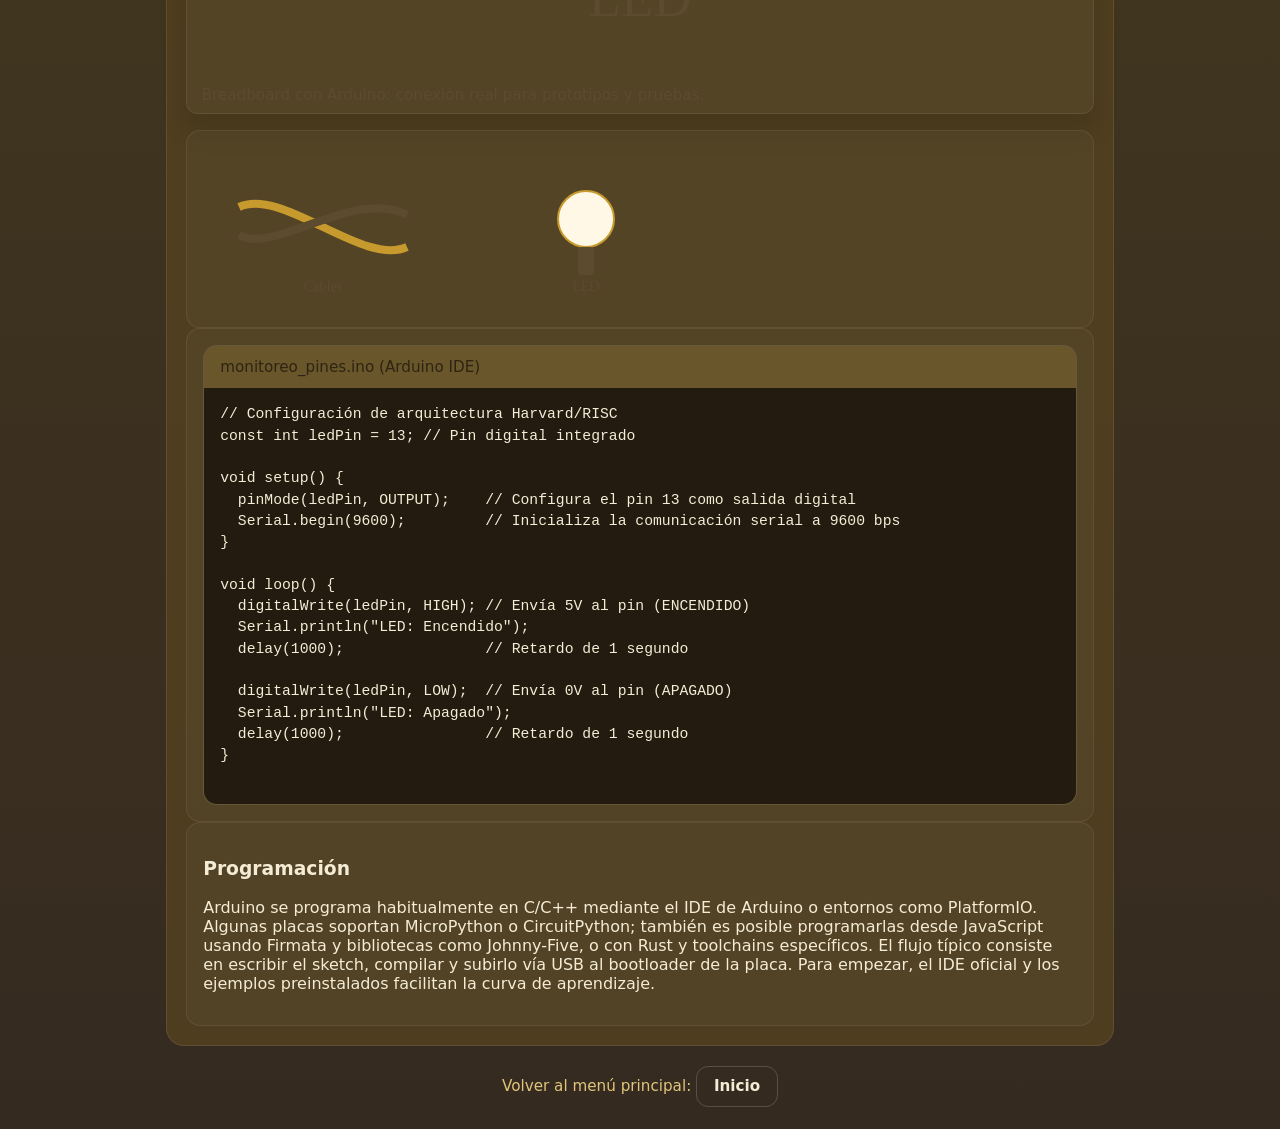
==== commit 70aa474d: "quii" ====
--- a/arduino.html
+++ b/arduino.html
@@ -69,8 +69,8 @@
           </figure>
 
           <div class="card images-row">
-            <img src="assets/images/arduino-board-upload.png" alt="Arduino board" style="max-width:48%;height:auto;margin-right:2%;" />
-            <img src="assets/images/arduino-logo-upload.png" alt="Arduino logo" style="max-width:48%;height:auto;" />
+            <img src="assets/images/arduino-cables.svg" alt="Arduino board" style="max-width:48%;height:auto;margin-right:2%;" />
+            <img src="assets/images/arduino-led.svg" alt="Arduino logo" style="max-width:48%;height:auto;" />
           </div>
 
           <div class="card">
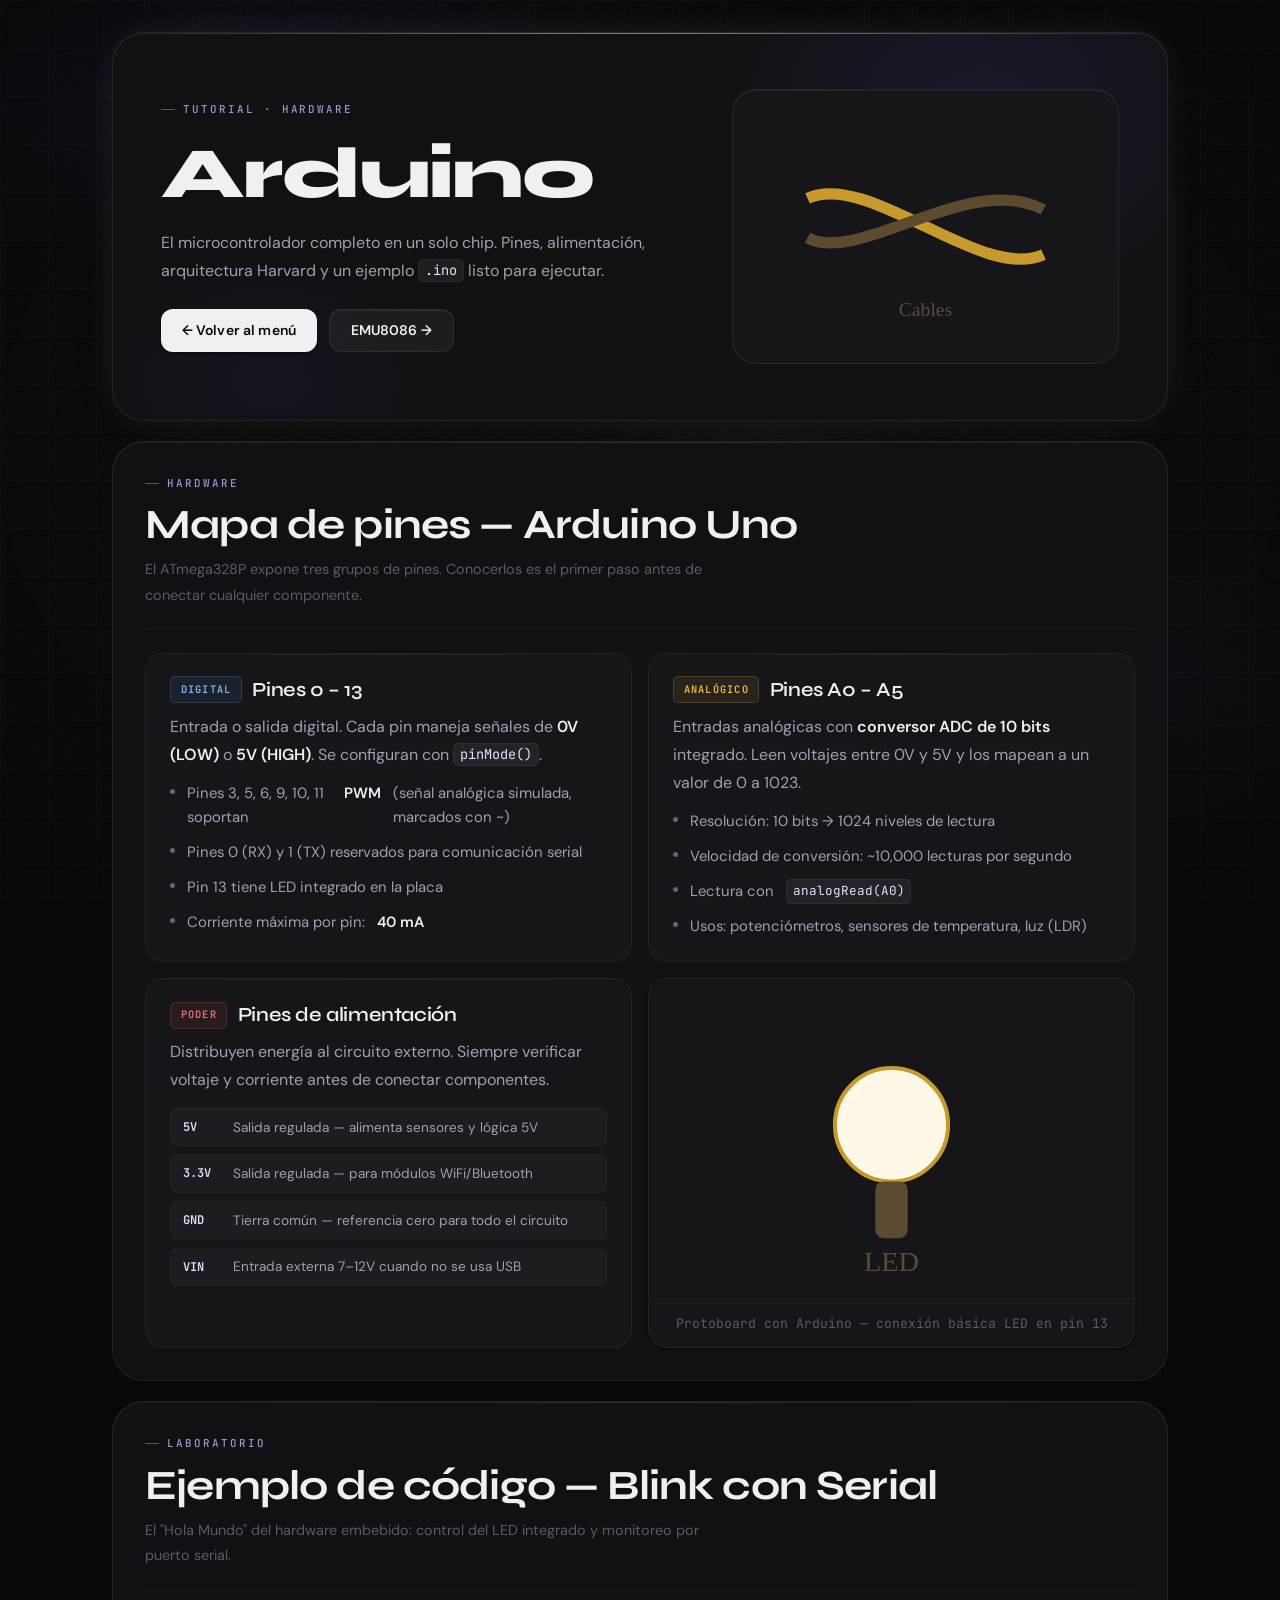
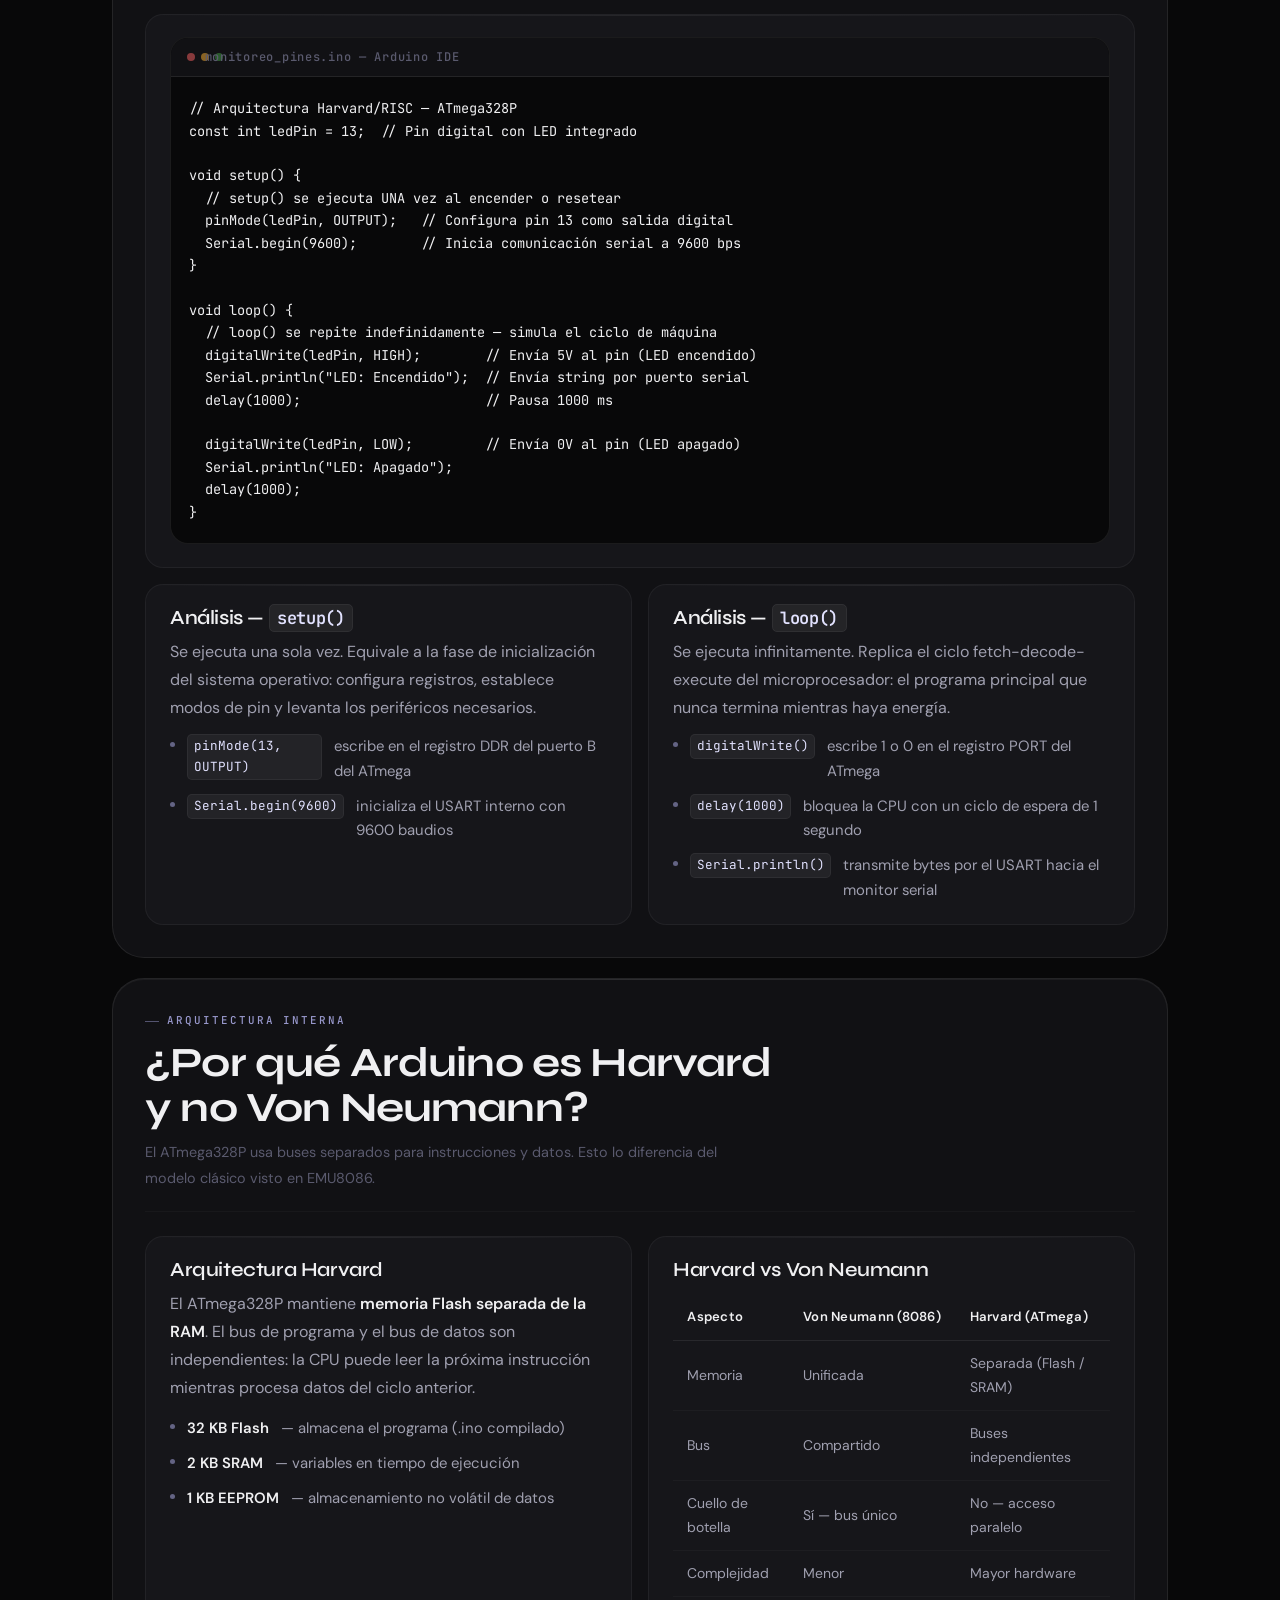
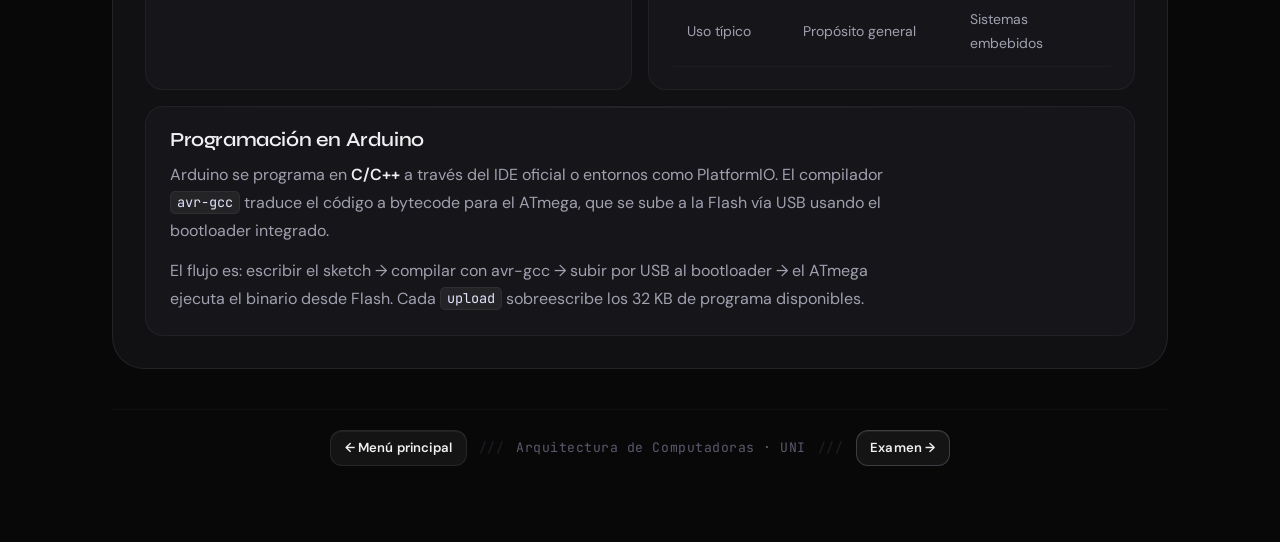
==== commit 0066312b: "final" ====
--- a/arduino.html
+++ b/arduino.html
@@ -3,113 +3,364 @@
 <head>
   <meta charset="UTF-8" />
   <meta name="viewport" content="width=device-width, initial-scale=1.0" />
-  <title>Arduino - Arquitectura de Computadoras</title>
+  <title>Arduino — Arquitectura de Computadoras</title>
+  <meta name="description" content="Mapa de pines, alimentación y ejemplo de código .ino para Arduino Uno (ATmega328P)." />
+  <link rel="preconnect" href="https://fonts.gstatic.com" crossorigin />
   <link rel="stylesheet" href="styles.css" />
 </head>
 <body class="page">
-  <div class="page-shell">
-    <header class="hero topic-hero">
-      <div class="topic-hero-grid">
-        <div class="hero-copy">
-          <p class="eyebrow">Tutorial</p>
-          <h1>Arduino</h1>
-          <p class="hero-text">Una página dedicada a Arduino con pines, alimentación y un ejemplo `.ino` listo para mostrar.</p>
-          <div class="hero-actions">
-            <a class="cta-button" href="index.html">Volver al menú</a>
-          </div>
-          <div class="hero-card">
-            <p class="eyebrow">Resumen</p>
-            <p class="hero-card-text">Perfecto para explicar cómo se organiza el hardware y el código de Arduino en la presentación.</p>
-          </div>
-        </div>
-        <div class="hero-visual">
-          <img src="assets/images/arduino-cables.svg" alt="Arduino board" />
-        </div>
-      </div>
-    </header>
-
-    <main class="content">
-      <section class="panel">
-        <div class="section-heading">
-          <div>
-            <p class="eyebrow">Arduino</p>
-            <h2>Guía visual de pines y código</h2>
-          </div>
-          <p class="section-description">Estructura visual para el tutorial de Arduino, mostrando pines y una sección de código <code>.ino</code> de ejemplo.</p>
-        </div>
-
-        <div class="topic-body-grid">
-          <div class="card">
-            <div class="card-title">
-              <span class="badge">PIN</span>
-              <div>
-                <h3>Mapa de pines</h3>
-                <p>Zona de referencia para los pines analógicos, digitales y de alimentación.</p>
-              </div>
+<div class="page-shell">
+
+  <!-- ░░░ HERO ░░░ -->
+  <header class="hero topic-hero">
+    <div class="hero-topbar"></div>
+    <div class="topic-hero-grid">
+      <div class="hero-copy stagger">
+        <p class="eyebrow">Tutorial · Hardware</p>
+        <h1>Arduino</h1>
+        <p class="hero-text">
+          El microcontrolador completo en un solo chip. Pines, alimentación,
+          arquitectura Harvard y un ejemplo <code>.ino</code> listo para ejecutar.
+        </p>
+        <div class="hero-actions">
+          <a class="cta-button" href="index.html">← Volver al menú</a>
+          <a class="ghost-button" href="emu8086.html">EMU8086 →</a>
+        </div>
+      </div>
+      <div class="hero-visual">
+        <img src="assets/images/arduino-cables.svg" alt="Arduino Uno — cables de conexión" />
+      </div>
+    </div>
+  </header>
+
+  <main class="content">
+
+    <!-- ░░░ BLOQUE 1 — MAPA DE PINES ░░░ -->
+    <section class="panel">
+      <div class="section-heading">
+        <p class="eyebrow">Hardware</p>
+        <h2>Mapa de pines — Arduino Uno</h2>
+        <p class="section-description">
+          El ATmega328P expone tres grupos de pines. Conocerlos es el primer
+          paso antes de conectar cualquier componente.
+        </p>
+      </div>
+
+      <div class="topic-body-grid stagger">
+
+        <!-- Digital -->
+        <div class="card-comparativa">
+          <div class="pin-header">
+            <span class="pin-badge pin-badge--digital">DIGITAL</span>
+            <h3>Pines 0 – 13</h3>
+          </div>
+          <p style="margin-top:0.6rem;">
+            Entrada o salida digital. Cada pin maneja señales de <strong>0V (LOW)</strong>
+            o <strong>5V (HIGH)</strong>. Se configuran con <code>pinMode()</code>.
+          </p>
+          <ul class="card-list" style="margin-top:0.75rem;">
+            <li>Pines 3, 5, 6, 9, 10, 11 soportan <strong>PWM</strong> (señal analógica simulada, marcados con ~)</li>
+            <li>Pines 0 (RX) y 1 (TX) reservados para comunicación serial</li>
+            <li>Pin 13 tiene LED integrado en la placa</li>
+            <li>Corriente máxima por pin: <strong>40 mA</strong></li>
+          </ul>
+        </div>
+
+        <!-- Analógico -->
+        <div class="card-comparativa">
+          <div class="pin-header">
+            <span class="pin-badge pin-badge--analog">ANALÓGICO</span>
+            <h3>Pines A0 – A5</h3>
+          </div>
+          <p style="margin-top:0.6rem;">
+            Entradas analógicas con <strong>conversor ADC de 10 bits</strong> integrado.
+            Leen voltajes entre 0V y 5V y los mapean a un valor de 0 a 1023.
+          </p>
+          <ul class="card-list" style="margin-top:0.75rem;">
+            <li>Resolución: 10 bits → 1024 niveles de lectura</li>
+            <li>Velocidad de conversión: ~10,000 lecturas por segundo</li>
+            <li>Lectura con <code>analogRead(A0)</code></li>
+            <li>Usos: potenciómetros, sensores de temperatura, luz (LDR)</li>
+          </ul>
+        </div>
+
+        <!-- Alimentación -->
+        <div class="card-comparativa">
+          <div class="pin-header">
+            <span class="pin-badge pin-badge--power">PODER</span>
+            <h3>Pines de alimentación</h3>
+          </div>
+          <p style="margin-top:0.6rem;">
+            Distribuyen energía al circuito externo. Siempre verificar voltaje
+            y corriente antes de conectar componentes.
+          </p>
+          <div class="power-grid" style="margin-top:0.85rem;">
+            <div class="power-row">
+              <span class="power-label">5V</span>
+              <span class="power-desc">Salida regulada — alimenta sensores y lógica 5V</span>
             </div>
-            <div class="pin-grid">
-              <div class="pin-card">
-                <h4>Digital</h4>
-                <p>0-13: I/O digital para sensores, LEDs y comunicación.</p>
-              </div>
-              <div class="pin-card">
-                <h4>Analógico</h4>
-                <p>A0-A5: Lectura de valores variables de potenciómetros y sensores.</p>
-              </div>
+            <div class="power-row">
+              <span class="power-label">3.3V</span>
+              <span class="power-desc">Salida regulada — para módulos WiFi/Bluetooth</span>
             </div>
-            <div class="pin-card" style="margin-top: 1rem;">
-              <h4>Alimentación</h4>
-              <p>5V, 3.3V y GND organizados con énfasis en conexiones seguras.</p>
+            <div class="power-row">
+              <span class="power-label">GND</span>
+              <span class="power-desc">Tierra común — referencia cero para todo el circuito</span>
             </div>
-          </div>
-
-          <figure class="feature-figure">
-            <img src="assets/images/arduino-led.svg" alt="Arduino prototipo" />
-            <figcaption>Breadboard con Arduino: conexión real para prototipos y pruebas.</figcaption>
-          </figure>
-
-          <div class="card images-row">
-            <img src="assets/images/arduino-cables.svg" alt="Arduino board" style="max-width:48%;height:auto;margin-right:2%;" />
-            <img src="assets/images/arduino-led.svg" alt="Arduino logo" style="max-width:48%;height:auto;" />
-          </div>
-
-          <div class="card">
-            <div class="codigo-box">
-              <div class="codigo-header">
-                <span>monitoreo_pines.ino (Arduino IDE)</span>
-              </div>
-              <pre>
-// Configuración de arquitectura Harvard/RISC
-const int ledPin = 13; // Pin digital integrado
+            <div class="power-row">
+              <span class="power-label">VIN</span>
+              <span class="power-desc">Entrada externa 7–12V cuando no se usa USB</span>
+            </div>
+          </div>
+        </div>
+
+        <!-- Visual Arduino -->
+        <figure class="feature-figure" style="align-self:start;">
+          <img src="assets/images/arduino-led.svg" alt="Arduino con LED en protoboard" />
+          <figcaption>Protoboard con Arduino — conexión básica LED en pin 13</figcaption>
+        </figure>
+
+      </div>
+    </section>
+
+    <!-- ░░░ BLOQUE 2 — CÓDIGO ░░░ -->
+    <section class="panel">
+      <div class="section-heading">
+        <p class="eyebrow">Laboratorio</p>
+        <h2>Ejemplo de código — Blink con Serial</h2>
+        <p class="section-description">
+          El "Hola Mundo" del hardware embebido: control del LED integrado
+          y monitoreo por puerto serial.
+        </p>
+      </div>
+
+      <div class="topic-body-grid stagger">
+
+        <div class="card-comparativa full">
+          <div class="codigo-box">
+            <div class="codigo-header">monitoreo_pines.ino — Arduino IDE</div>
+            <pre>// Arquitectura Harvard/RISC — ATmega328P
+const int ledPin = 13;  // Pin digital con LED integrado
 
 void setup() {
-  pinMode(ledPin, OUTPUT);    // Configura el pin 13 como salida digital
-  Serial.begin(9600);         // Inicializa la comunicación serial a 9600 bps
+  // setup() se ejecuta UNA vez al encender o resetear
+  pinMode(ledPin, OUTPUT);   // Configura pin 13 como salida digital
+  Serial.begin(9600);        // Inicia comunicación serial a 9600 bps
 }
 
 void loop() {
-  digitalWrite(ledPin, HIGH); // Envía 5V al pin (ENCENDIDO)
-  Serial.println("LED: Encendido");
-  delay(1000);                // Retardo de 1 segundo
-  
-  digitalWrite(ledPin, LOW);  // Envía 0V al pin (APAGADO)
+  // loop() se repite indefinidamente — simula el ciclo de máquina
+  digitalWrite(ledPin, HIGH);        // Envía 5V al pin (LED encendido)
+  Serial.println("LED: Encendido");  // Envía string por puerto serial
+  delay(1000);                       // Pausa 1000 ms
+
+  digitalWrite(ledPin, LOW);         // Envía 0V al pin (LED apagado)
   Serial.println("LED: Apagado");
-  delay(1000);                // Retardo de 1 segundo
-}
-              </pre>
-            </div>
-          </div>
-          <div class="card">
-            <h3>Programación</h3>
-            <p>Arduino se programa habitualmente en C/C++ mediante el IDE de Arduino o entornos como PlatformIO. Algunas placas soportan MicroPython o CircuitPython; también es posible programarlas desde JavaScript usando Firmata y bibliotecas como Johnny-Five, o con Rust y toolchains específicos. El flujo típico consiste en escribir el sketch, compilar y subirlo vía USB al bootloader de la placa. Para empezar, el IDE oficial y los ejemplos preinstalados facilitan la curva de aprendizaje.</p>
-          </div>
-        </div>
-      </section>
-    </main>
-
-    <footer class="footer-note">
-      Volver al menú principal: <a class="ghost-button" href="index.html">Inicio</a>
-    </footer>
-  </div>
+  delay(1000);
+}</pre>
+          </div>
+        </div>
+
+        <!-- Análisis del código -->
+        <div class="card-comparativa">
+          <h3>Análisis — <code>setup()</code></h3>
+          <p style="margin-top:0.6rem;">
+            Se ejecuta una sola vez. Equivale a la fase de inicialización
+            del sistema operativo: configura registros, establece modos
+            de pin y levanta los periféricos necesarios.
+          </p>
+          <ul class="card-list" style="margin-top:0.75rem;">
+            <li><code>pinMode(13, OUTPUT)</code> escribe en el registro DDR del puerto B del ATmega</li>
+            <li><code>Serial.begin(9600)</code> inicializa el USART interno con 9600 baudios</li>
+          </ul>
+        </div>
+
+        <div class="card-comparativa">
+          <h3>Análisis — <code>loop()</code></h3>
+          <p style="margin-top:0.6rem;">
+            Se ejecuta infinitamente. Replica el ciclo fetch-decode-execute
+            del microprocesador: el programa principal que nunca termina
+            mientras haya energía.
+          </p>
+          <ul class="card-list" style="margin-top:0.75rem;">
+            <li><code>digitalWrite()</code> escribe 1 o 0 en el registro PORT del ATmega</li>
+            <li><code>delay(1000)</code> bloquea la CPU con un ciclo de espera de 1 segundo</li>
+            <li><code>Serial.println()</code> transmite bytes por el USART hacia el monitor serial</li>
+          </ul>
+        </div>
+
+      </div>
+    </section>
+
+    <!-- ░░░ BLOQUE 3 — ARQUITECTURA HARVARD ░░░ -->
+    <section class="panel">
+      <div class="section-heading">
+        <p class="eyebrow">Arquitectura interna</p>
+        <h2>¿Por qué Arduino es Harvard y no Von Neumann?</h2>
+        <p class="section-description">
+          El ATmega328P usa buses separados para instrucciones y datos.
+          Esto lo diferencia del modelo clásico visto en EMU8086.
+        </p>
+      </div>
+
+      <div class="topic-body-grid stagger">
+
+        <div class="card-comparativa">
+          <h3>Arquitectura Harvard</h3>
+          <p style="margin-top:0.6rem;">
+            El ATmega328P mantiene <strong>memoria Flash separada de la RAM</strong>.
+            El bus de programa y el bus de datos son independientes:
+            la CPU puede leer la próxima instrucción mientras procesa datos del ciclo anterior.
+          </p>
+          <ul class="card-list" style="margin-top:0.85rem;">
+            <li><strong>32 KB Flash</strong> — almacena el programa (.ino compilado)</li>
+            <li><strong>2 KB SRAM</strong> — variables en tiempo de ejecución</li>
+            <li><strong>1 KB EEPROM</strong> — almacenamiento no volátil de datos</li>
+          </ul>
+        </div>
+
+        <div class="card-comparativa">
+          <h3>Harvard vs Von Neumann</h3>
+          <div class="table-wrap" style="margin-top:0.9rem;">
+            <table class="data-table">
+              <thead>
+                <tr>
+                  <th>Aspecto</th>
+                  <th>Von Neumann (8086)</th>
+                  <th>Harvard (ATmega)</th>
+                </tr>
+              </thead>
+              <tbody>
+                <tr>
+                  <td>Memoria</td>
+                  <td>Unificada</td>
+                  <td>Separada (Flash / SRAM)</td>
+                </tr>
+                <tr>
+                  <td>Bus</td>
+                  <td>Compartido</td>
+                  <td>Buses independientes</td>
+                </tr>
+                <tr>
+                  <td>Cuello de botella</td>
+                  <td>Sí — bus único</td>
+                  <td>No — acceso paralelo</td>
+                </tr>
+                <tr>
+                  <td>Complejidad</td>
+                  <td>Menor</td>
+                  <td>Mayor hardware</td>
+                </tr>
+                <tr>
+                  <td>Uso típico</td>
+                  <td>Propósito general</td>
+                  <td>Sistemas embebidos</td>
+                </tr>
+              </tbody>
+            </table>
+          </div>
+        </div>
+
+        <div class="card-comparativa full">
+          <h3>Programación en Arduino</h3>
+          <p style="margin-top:0.6rem;">
+            Arduino se programa en <strong>C/C++</strong> a través del IDE oficial o entornos como PlatformIO.
+            El compilador <code>avr-gcc</code> traduce el código a bytecode para el ATmega,
+            que se sube a la Flash vía USB usando el bootloader integrado.
+          </p>
+          <p>
+            El flujo es: escribir el sketch → compilar con avr-gcc → subir por USB al bootloader →
+            el ATmega ejecuta el binario desde Flash. Cada <code>upload</code> sobreescribe
+            los 32 KB de programa disponibles.
+          </p>
+        </div>
+
+      </div>
+    </section>
+
+  </main>
+
+  <footer class="footer-note">
+    <a class="ghost-button" href="index.html" style="font-size:0.82rem;padding:0.4rem 0.85rem;">← Menú principal</a>
+    <span style="opacity:0.3">///</span>
+    <span>Arquitectura de Computadoras · UNI</span>
+    <span style="opacity:0.3">///</span>
+    <a class="ghost-button" href="prueva arduino.html" style="font-size:0.82rem;padding:0.4rem 0.85rem;border-color:rgba(226,226,255,0.2);">Examen →</a>
+  </footer>
+
+</div>
+
+<style>
+/* ── Pin badges ── */
+.pin-header {
+  display: flex;
+  align-items: center;
+  gap: 0.65rem;
+  margin-bottom: 0.5rem;
+  flex-wrap: wrap;
+}
+
+.pin-badge {
+  display: inline-flex;
+  padding: 0.22rem 0.6rem;
+  border-radius: var(--r-xs);
+  font-family: 'JetBrains Mono', monospace;
+  font-size: 0.65rem;
+  font-weight: 600;
+  letter-spacing: 0.12em;
+  text-transform: uppercase;
+}
+
+.pin-badge--digital {
+  background: rgba(100,180,255,0.08);
+  color: #7ab8f5;
+  border: 1px solid rgba(100,180,255,0.18);
+}
+
+.pin-badge--analog {
+  background: rgba(255,200,80,0.08);
+  color: #e8b84a;
+  border: 1px solid rgba(255,200,80,0.18);
+}
+
+.pin-badge--power {
+  background: rgba(255,100,100,0.08);
+  color: #f07070;
+  border: 1px solid rgba(255,100,100,0.18);
+}
+
+/* ── Power pin rows ── */
+.power-grid {
+  display: flex;
+  flex-direction: column;
+  gap: 0.5rem;
+}
+
+.power-row {
+  display: flex;
+  align-items: center;
+  gap: 0.75rem;
+  padding: 0.5rem 0.75rem;
+  background: var(--bg-4);
+  border: 1px solid var(--border-3);
+  border-radius: var(--r-sm);
+}
+
+.power-label {
+  font-family: 'JetBrains Mono', monospace;
+  font-size: 0.75rem;
+  font-weight: 600;
+  color: var(--accent);
+  min-width: 38px;
+  flex-shrink: 0;
+}
+
+.power-desc {
+  font-size: 0.85rem;
+  color: var(--text-2);
+  line-height: 1.4;
+}
+</style>
+
 </body>
-</html>
+</html>
--- a/styles.css
+++ b/styles.css
@@ -1,142 +1,818 @@
+/* ============================================================
+   IMPORTS
+   ============================================================ */
+@import url('https://fonts.googleapis.com/css2?family=Syne:wght@400;500;600;700;800&family=DM+Sans:ital,opsz,wght@0,9..40,300;0,9..40,400;0,9..40,500;0,9..40,600;1,9..40,300&family=JetBrains+Mono:wght@400;500;600&display=swap');
+
+/* ============================================================
+   TOKENS
+   ============================================================ */
 :root {
-  --bg: #2d2416; /* warm oat */
-  --panel: #352b1f; /* toasted oat */
-  --text: #f4ecd5; /* cream */
-  --muted: #e1c57a; /* mustard muted brighter */
-  --accent: #d6a617; /* mustard - brighter */
-  --accent-2: #fff4d1; /* cream */
-  --glass: rgba(255,244,209,0.10);
-  font-family: 'Poppins', Inter, system-ui, -apple-system, "Segoe UI", Roboto, "Helvetica Neue", Arial, sans-serif;
-  color-scheme: dark;
-}
-
-* { box-sizing: border-box; }
-html { scroll-behavior: smooth; }
+  /* Backgrounds — layered depth */
+  --bg:        #080809;
+  --bg-1:      #0d0d0f;
+  --bg-2:      #111114;
+  --bg-3:      #16161a;
+  --bg-4:      #1c1c21;
+  --bg-5:      #222228;
+
+  /* Text */
+  --text:      #f0f0f2;
+  --text-2:    #a0a0b0;
+  --text-3:    #5a5a6e;
+  --text-inv:  #080809;
+
+  /* Accent — electric indigo-white, NOT purple glow */
+  --accent:       #e2e2ff;
+  --accent-dim:   #9898cc;
+  --accent-vivid: #ffffff;
+  --accent-glow:  rgba(226,226,255,0.07);
+  --accent-glow2: rgba(226,226,255,0.03);
+
+  /* Borders */
+  --border:    rgba(255,255,255,0.08);
+  --border-2:  rgba(255,255,255,0.05);
+  --border-3:  rgba(255,255,255,0.03);
+
+  /* Easing */
+  --ease-out:    cubic-bezier(0.23, 1, 0.32, 1);
+  --ease-in-out: cubic-bezier(0.77, 0, 0.175, 1);
+
+  /* Radius */
+  --r-xs: 5px;
+  --r-sm: 8px;
+  --r-md: 12px;
+  --r-lg: 18px;
+  --r-xl: 24px;
+  --r-2xl: 32px;
+
+  /* Shadows */
+  --shadow-sm:  0 1px 3px rgba(0,0,0,0.5), 0 1px 2px rgba(0,0,0,0.3);
+  --shadow-md:  0 4px 16px rgba(0,0,0,0.6), 0 1px 3px rgba(0,0,0,0.4);
+  --shadow-lg:  0 16px 48px rgba(0,0,0,0.7), 0 4px 12px rgba(0,0,0,0.4);
+  --shadow-glow: 0 0 32px rgba(226,226,255,0.06), 0 0 64px rgba(226,226,255,0.03);
+}
+
+/* ============================================================
+   RESET
+   ============================================================ */
+*, *::before, *::after { box-sizing: border-box; margin: 0; padding: 0; }
+html { scroll-behavior: smooth; font-size: 16px; -webkit-text-size-adjust: 100%; }
+img { display: block; max-width: 100%; height: auto; }
+a { color: inherit; text-decoration: none; }
+code, pre { font-family: 'JetBrains Mono', ui-monospace, monospace; }
+
+/* ============================================================
+   BODY + BACKGROUND SYSTEM
+   ============================================================ */
 body {
-  margin: 0;
-  min-height: 100vh;
-  background: linear-gradient(180deg, var(--bg) 0%, #42371e 50%, #352a20 100%);
+  font-family: 'DM Sans', system-ui, -apple-system, sans-serif;
+  background-color: var(--bg);
   color: var(--text);
   -webkit-font-smoothing: antialiased;
-}
-
-.page-shell { max-width: 980px; margin: 0 auto; padding: 1.4rem 1rem; }
-
-.hero { position: relative; background: linear-gradient(180deg, rgba(255,255,255,0.06), rgba(79, 58, 28, 0.18)); border-radius: 20px; padding: 1.7rem; border: 1px solid rgba(244,236,213,0.12); overflow: hidden; }
-.hero-inner { display: grid; gap: 1.15rem; }
-.hero .hero-card { padding: 1.1rem; }
-.hero::before { content: ""; position: absolute; inset: 0; background: radial-gradient(circle at top right, rgba(199,154,45,0.12), transparent 18%), radial-gradient(circle at bottom left, rgba(245,211,133,0.08), transparent 24%); pointer-events: none; }
-.hero > * { position: relative; z-index: 1; }
-.landing-grid { display: grid; gap: 1rem; }
-.topic-panel-grid { display: grid; gap: 1rem; }
-.topic-hero-grid { display: grid; gap: 1.25rem; }
-.hero-visual { display: grid; place-items: center; min-height: 260px; background: rgba(255,255,255,0.06); border: 1px solid rgba(255,255,255,0.1); border-radius: 20px; padding: 1rem; }
-
-.hero-visual img { width: 100%; height: auto; object-fit: contain; display: block; }
-
-.side-panel { background: rgba(83, 65, 32, 0.75); border-radius: 18px; padding: 1.25rem; border: 1px solid rgba(244,236,213,0.12); }
-.side-links { display: grid; gap: 0.75rem; margin-top: 0.75rem; }
-
-.eyebrow { display: inline-flex; font-size: 0.78rem; letter-spacing: 0.18em; text-transform: uppercase; color: var(--accent-2); }
-
-.hero-copy h1 { margin: 0.45rem 0 0; font-size: clamp(1.8rem, 4vw, 3rem); line-height: 1.08; }
-.hero-copy { display: flex; flex-direction: column; gap: 1rem; }
-.hero-text { max-width: 38rem; margin-top: 0.8rem; color: var(--muted); line-height: 1.7; }
-.hero-card { background: rgba(255,255,255,0.08); border: 1px solid rgba(244,236,213,0.12); box-shadow: 0 14px 28px rgba(0,0,0,0.12); }
-
-.hero-visual { border-radius: 18px; overflow: hidden; }
-.hero-visual img { width: 100%; height: auto; object-fit: cover; display: block; }
-
-.hero-figure { margin: 1.25rem 0; border-radius: 16px; overflow: hidden; background: rgba(255,255,255,0.02); border: 1px solid rgba(255,255,255,0.05); box-shadow: 0 18px 30px rgba(0,0,0,0.12); }
-.hero-figure img { width: 100%; height: auto; display: block; }
-.hero-figure--small { max-width: 220px; margin: 1.25rem 0; }
-
-.nav-button, .cta-button, .ghost-button { display: inline-flex; align-items: center; justify-content: center; padding: 0.65rem 1.05rem; border-radius: 12px; font-weight: 700; text-decoration: none; }
-.hero-actions { display: flex; flex-wrap: wrap; gap: 0.85rem; margin-top: 1rem; }
-.nav-button { background: rgba(214,166,23,0.08); border: 1px solid rgba(214,166,23,0.16); color: #2f2412; }
-.cta-button { background: linear-gradient(90deg, rgba(214,166,23,1), rgba(245,212,131,0.95)); color: #241907; box-shadow: 0 14px 32px rgba(214,166,23,0.18); padding: 0.7rem 1.2rem; border-radius: 14px; }
-.ghost-button { background: transparent; border: 1px solid rgba(255,244,209,0.18); color: var(--text); }
-
-.content { margin-top: 1.5rem; display: grid; gap: 1.3rem; }
-.panel { padding: 1.2rem; border-radius: 18px; background: rgba(83, 65, 32, 0.85); border: 1px solid rgba(244,236,213,0.10); }
-.panel-grid { display: grid; gap: 1rem; }
-.panel-block { background: rgba(255,255,255,0.04); border: 1px solid rgba(244,236,213,0.10); border-radius: 18px; padding: 1.25rem; }
-.panel-block h2 { margin-top: 0.5rem; }
-.topic-links { display: grid; gap: 0.9rem; grid-template-columns: 1fr; }
-.topic-links .card { min-height: auto; }
-
-.grid-two { display: grid; gap: 0.95rem; grid-template-columns: repeat(auto-fit, minmax(240px, 1fr)); }
+  min-height: 100dvh;
+  line-height: 1.6;
+  overflow-x: hidden;
+
+  /* Multi-layer background: radial glows + grid pattern */
+  background-image:
+    radial-gradient(ellipse 60% 40% at 20% 10%,  rgba(100,100,255,0.06) 0%, transparent 55%),
+    radial-gradient(ellipse 50% 35% at 85% 75%,  rgba(180,100,255,0.04) 0%, transparent 50%),
+    radial-gradient(ellipse 40% 25% at 60% 50%,  rgba(255,255,255,0.02) 0%, transparent 45%),
+    linear-gradient(rgba(255,255,255,0.015) 1px, transparent 1px),
+    linear-gradient(90deg, rgba(255,255,255,0.015) 1px, transparent 1px);
+  background-size: 100% 100%, 100% 100%, 100% 100%, 48px 48px, 48px 48px;
+  background-attachment: fixed;
+}
+
+/* Noise grain overlay */
+body::before {
+  content: "";
+  position: fixed;
+  inset: 0;
+  z-index: 0;
+  pointer-events: none;
+  opacity: 0.04;
+  background-image: url("data:image/svg+xml,%3Csvg viewBox='0 0 512 512' xmlns='http://www.w3.org/2000/svg'%3E%3Cfilter id='n'%3E%3CfeTurbulence type='fractalNoise' baseFrequency='0.75' numOctaves='4' stitchTiles='stitch'/%3E%3C/filter%3E%3Crect width='100%25' height='100%25' filter='url(%23n)'/%3E%3C/svg%3E");
+  background-size: 256px 256px;
+}
+
+/* Subtle vignette */
+body::after {
+  content: "";
+  position: fixed;
+  inset: 0;
+  z-index: 0;
+  pointer-events: none;
+  background: radial-gradient(ellipse 100% 100% at 50% 50%, transparent 50%, rgba(0,0,0,0.4) 100%);
+}
+
+/* ============================================================
+   PAGE SHELL
+   ============================================================ */
+.page-shell {
+  position: relative;
+  z-index: 1;
+  max-width: 1120px;
+  margin: 0 auto;
+  padding: 1.5rem 1.25rem 3rem;
+}
+
+/* ============================================================
+   TYPOGRAPHY
+   ============================================================ */
+h1, h2, h3, h4 {
+  font-family: 'Syne', system-ui, sans-serif;
+  line-height: 1.08;
+  color: var(--text);
+  text-wrap: balance;
+  letter-spacing: -0.02em;
+}
+
+h1 { font-size: clamp(2.6rem, 6vw, 4.5rem); font-weight: 800; letter-spacing: -0.03em; }
+h2 { font-size: clamp(1.6rem, 3.5vw, 2.6rem); font-weight: 700; }
+h3 { font-size: clamp(1rem, 2vw, 1.25rem); font-weight: 600; }
+h4 { font-size: 0.9rem; font-weight: 600; font-family: 'DM Sans', sans-serif; }
+
+p { line-height: 1.75; color: var(--text-2); text-wrap: pretty; max-width: 66ch; }
+p + p { margin-top: 0.75rem; }
+
+.mt-1 { margin-top: 0.5rem; }
+.mt-2 { margin-top: 1rem; }
+
+strong { color: var(--text); font-weight: 600; }
+
+em { color: var(--accent-dim); font-style: italic; }
+
+/* ============================================================
+   EYEBROW
+   ============================================================ */
+.eyebrow {
+  display: inline-flex;
+  align-items: center;
+  gap: 0.5rem;
+  font-family: 'JetBrains Mono', monospace;
+  font-size: 0.68rem;
+  font-weight: 500;
+  letter-spacing: 0.18em;
+  text-transform: uppercase;
+  color: var(--accent-dim);
+}
+.eyebrow::before {
+  content: "";
+  display: inline-block;
+  width: 14px; height: 1px;
+  background: var(--accent-dim);
+  opacity: 0.5;
+}
+
+/* ============================================================
+   HERO
+   ============================================================ */
+.hero {
+  position: relative;
+  border-radius: var(--r-2xl);
+  border: 1px solid var(--border);
+  background: var(--bg-2);
+  padding: 2.75rem 2.25rem;
+  overflow: hidden;
+  box-shadow: var(--shadow-glow), inset 0 1px 0 rgba(255,255,255,0.06);
+}
+
+/* Hero inner glow blobs */
+.hero::before {
+  content: "";
+  position: absolute;
+  top: -40%;
+  right: -10%;
+  width: 55%;
+  height: 120%;
+  background: radial-gradient(ellipse, rgba(120,100,255,0.09) 0%, transparent 65%);
+  pointer-events: none;
+  border-radius: 50%;
+}
+.hero::after {
+  content: "";
+  position: absolute;
+  bottom: -30%;
+  left: -5%;
+  width: 40%;
+  height: 80%;
+  background: radial-gradient(ellipse, rgba(60,60,180,0.06) 0%, transparent 60%);
+  pointer-events: none;
+  border-radius: 50%;
+}
+
+/* Hero top bar — thin accent line */
+.hero-topbar {
+  position: absolute;
+  top: 0; left: 0; right: 0;
+  height: 1px;
+  background: linear-gradient(90deg,
+    transparent 0%,
+    rgba(226,226,255,0.3) 30%,
+    rgba(226,226,255,0.5) 50%,
+    rgba(226,226,255,0.3) 70%,
+    transparent 100%);
+}
+
+.landing-grid {
+  display: grid;
+  gap: 2rem;
+  align-items: center;
+  position: relative;
+  z-index: 1;
+}
+
+.topic-hero-grid {
+  display: grid;
+  gap: 2rem;
+  align-items: center;
+  position: relative;
+  z-index: 1;
+}
+
+.hero-copy {
+  display: flex;
+  flex-direction: column;
+  gap: 1rem;
+  position: relative;
+  z-index: 1;
+}
+
+.hero-text {
+  color: var(--text-2);
+  font-size: 1rem;
+  max-width: 44rem;
+  line-height: 1.75;
+}
+
+.hero-actions {
+  display: flex;
+  flex-wrap: wrap;
+  gap: 0.75rem;
+  margin-top: 0.5rem;
+}
+
+.hero-card {
+  margin-top: 0.5rem;
+  background: rgba(255,255,255,0.04);
+  border: 1px solid var(--border-2);
+  border-radius: var(--r-md);
+  padding: 1rem 1.25rem;
+  backdrop-filter: blur(8px);
+}
+
+.hero-card-text {
+  color: var(--text-2);
+  font-size: 0.9rem;
+  line-height: 1.65;
+  max-width: none;
+  margin-top: 0.4rem;
+}
+
+.hero-visual {
+  position: relative;
+  z-index: 1;
+  border-radius: var(--r-xl);
+  overflow: hidden;
+  border: 1px solid var(--border);
+  background: var(--bg-3);
+  padding: 1.5rem;
+  display: grid;
+  place-items: center;
+  min-height: 260px;
+  box-shadow: inset 0 1px 0 rgba(255,255,255,0.05);
+}
+
+.hero-visual img { width: 100%; height: auto; object-fit: contain; }
+
+/* ============================================================
+   BUTTONS
+   ============================================================ */
+.cta-button,
+.ghost-button {
+  display: inline-flex;
+  align-items: center;
+  justify-content: center;
+  gap: 0.4rem;
+  font-family: 'DM Sans', sans-serif;
+  font-weight: 600;
+  font-size: 0.875rem;
+  padding: 0.6rem 1.3rem;
+  border-radius: var(--r-md);
+  border: none;
+  cursor: pointer;
+  letter-spacing: 0.01em;
+  transition:
+    transform 160ms var(--ease-out),
+    box-shadow 160ms var(--ease-out),
+    background 160ms var(--ease-out);
+  text-decoration: none;
+  position: relative;
+  overflow: hidden;
+}
+
+/* Shimmer layer on CTA */
+.cta-button::before {
+  content: "";
+  position: absolute;
+  inset: 0;
+  background: linear-gradient(105deg, transparent 40%, rgba(255,255,255,0.1) 50%, transparent 60%);
+  transform: translateX(-100%);
+  transition: transform 500ms var(--ease-out);
+}
+
+.cta-button {
+  background: var(--text);
+  color: var(--text-inv);
+  box-shadow: 0 0 0 1px rgba(255,255,255,0.12) inset, var(--shadow-sm);
+}
+
+.ghost-button {
+  background: rgba(255,255,255,0.05);
+  color: var(--text);
+  border: 1px solid var(--border);
+  box-shadow: inset 0 1px 0 rgba(255,255,255,0.06);
+}
+
+@media (hover: hover) and (pointer: fine) {
+  .cta-button:hover {
+    background: #e0e0f8;
+    box-shadow: 0 0 20px rgba(226,226,255,0.15), 0 0 0 1px rgba(255,255,255,0.2) inset;
+    transform: translateY(-2px);
+  }
+  .cta-button:hover::before { transform: translateX(100%); }
+
+  .ghost-button:hover {
+    background: rgba(255,255,255,0.08);
+    border-color: rgba(255,255,255,0.14);
+    transform: translateY(-1px);
+  }
+}
+
+.cta-button:active,
+.ghost-button:active {
+  transform: translateY(1px) scale(0.98);
+}
+
+/* ============================================================
+   CONTENT + PANEL
+   ============================================================ */
+.content {
+  margin-top: 1.25rem;
+  display: flex;
+  flex-direction: column;
+  gap: 1.25rem;
+}
+
+.panel {
+  background: var(--bg-2);
+  border: 1px solid var(--border);
+  border-radius: var(--r-2xl);
+  padding: 1.75rem 1.5rem;
+  position: relative;
+  overflow: hidden;
+  box-shadow: inset 0 1px 0 rgba(255,255,255,0.05);
+}
+
+/* Thin top line on panels */
+.panel::before {
+  content: "";
+  position: absolute;
+  top: 0; left: 10%; right: 10%;
+  height: 1px;
+  background: linear-gradient(90deg, transparent, rgba(255,255,255,0.07) 50%, transparent);
+  pointer-events: none;
+}
+
+.panel-grid { display: grid; gap: 1.1rem; }
+
+/* ============================================================
+   SECTION HEADING
+   ============================================================ */
+.section-heading {
+  display: grid;
+  gap: 0.4rem;
+  margin-bottom: 1.5rem;
+  padding-bottom: 1.25rem;
+  border-bottom: 1px solid var(--border-3);
+}
+
+.section-heading h2 { margin-top: 0.25rem; }
+
+.section-description {
+  color: var(--text-3);
+  font-size: 0.9rem;
+  max-width: 58ch;
+  margin-top: 0.2rem;
+}
+
+/* ============================================================
+   TOPIC BODY GRID
+   ============================================================ */
+.topic-body-grid { display: grid; gap: 1rem; }
+
+/* ============================================================
+   CARDS
+   ============================================================ */
+.card {
+  background: var(--bg-3);
+  border: 1px solid var(--border-2);
+  border-radius: var(--r-lg);
+  padding: 1.1rem 1.2rem;
+  position: relative;
+  overflow: hidden;
+  transition: transform 200ms var(--ease-out), box-shadow 200ms var(--ease-out), border-color 200ms;
+}
+
+.card::before {
+  content: "";
+  position: absolute;
+  top: 0; left: 0; right: 0;
+  height: 1px;
+  background: linear-gradient(90deg, transparent, rgba(255,255,255,0.08) 50%, transparent);
+  pointer-events: none;
+}
+
+@media (hover: hover) and (pointer: fine) {
+  .card:hover {
+    transform: translateY(-3px);
+    box-shadow: var(--shadow-md);
+    border-color: rgba(255,255,255,0.1);
+  }
+}
+
+.card-comparativa {
+  background: var(--bg-3);
+  border: 1px solid var(--border-2);
+  border-radius: var(--r-lg);
+  padding: 1.4rem 1.5rem;
+  line-height: 1.72;
+  position: relative;
+  overflow: hidden;
+  transition: transform 200ms var(--ease-out), border-color 200ms;
+}
+
+.card-comparativa::before {
+  content: "";
+  position: absolute;
+  top: 0; left: 0; right: 0;
+  height: 1px;
+  background: linear-gradient(90deg, transparent, rgba(255,255,255,0.07) 50%, transparent);
+  pointer-events: none;
+}
+
+@media (hover: hover) and (pointer: fine) {
+  .card-comparativa:hover {
+    transform: translateY(-2px);
+    border-color: rgba(255,255,255,0.1);
+  }
+}
+
+.card-title {
+  display: flex;
+  gap: 0.9rem;
+  align-items: flex-start;
+}
+
+.card-icon {
+  width: 42px; height: 42px; min-width: 42px;
+  border-radius: var(--r-sm);
+  display: grid;
+  place-items: center;
+  background: var(--bg-4);
+  border: 1px solid var(--border);
+}
+.card-icon img { width: 22px; height: 22px; }
+
+/* Accent / link cards */
+.accent-card {
+  background: var(--bg-3);
+  border-color: var(--border);
+}
+
+@media (hover: hover) and (pointer: fine) {
+  .accent-card:hover {
+    background: var(--bg-4);
+    border-color: rgba(226,226,255,0.15);
+    box-shadow: 0 0 20px rgba(226,226,255,0.04), var(--shadow-sm);
+  }
+}
+
 .link-card { color: inherit; text-decoration: none; }
-.link-card:hover { transform: translateY(-2px); }
-.accent-card { background: rgba(245, 226, 168, 0.12); border-color: rgba(199,154,45,0.18); }
-.card { border-radius: 14px; padding: 1rem; background: rgba(255,255,255,0.03); border: 1px solid rgba(244,236,213,0.08); transition: transform 180ms ease, box-shadow 180ms ease; }
-.card:hover { transform: translateY(-4px); box-shadow: 0 16px 30px rgba(0,0,0,0.16); }
-.card-title { display:flex; gap: 0.85rem; align-items:flex-start; }
-.card-icon { width:48px; height:48px; min-width:48px; border-radius:14px; display:grid; place-items:center; background: rgba(244,236,213,0.12); border: 1px solid rgba(199,154,45,0.16); margin-top: 0.1rem; }
-.card-icon img { width: 26px; height: 26px; }
-
-.badge { display:inline-flex; padding:0.35rem 0.7rem; border-radius:999px; background: rgba(255,255,255,0.12); color: var(--accent-2); font-size:0.82rem; letter-spacing:0.08em; text-transform: uppercase; }
-.feature-grid { display:grid; gap:0.95rem; }
-.feature-grid .feature { background: rgba(255,255,255,0.04); border:1px solid rgba(244,236,213,0.08); border-radius: 14px; padding: 0.95rem; }
-.feature-grid h4 { margin: 0 0 0.5rem; }
-.feature-grid p { margin: 0; color: var(--muted); line-height:1.6; }
-.pin-grid { display:grid; gap:0.75rem; grid-template-columns: 1fr 1fr; }
-.pin-card { background: rgba(255,255,255,0.04); border:1px solid rgba(244,236,213,0.08); border-radius: 14px; padding: 0.9rem; }
-.pin-card h4 { margin:0 0 0.45rem; }
-.pin-card p { margin:0; color: var(--muted); line-height:1.6; }
-.codigo-box { background: rgba(255,255,255,0.04); border:1px solid rgba(244,236,213,0.08); border-radius: 14px; overflow:hidden; }
-.codigo-header { background: rgba(214,166,23,0.12); padding: 0.75rem 1rem; font-size:0.95rem; color:#2f2412; }
-.codigo-box pre { margin: 0; padding: 1rem; overflow-x:auto; font-family: ui-monospace, SFMono-Regular, Menlo, Monaco, Consolas, "Liberation Mono", "Courier New", monospace; font-size:0.92rem; line-height:1.45; color: #f4ecd5; background: #231b10; }
-
-.section-heading { display:grid; gap:0.6rem; }
-.section-heading h2 { margin:0; font-size:1.5rem; }
-.section-description { color: var(--muted); }
-
-.topic-preview-card { background: rgba(255,255,255,0.04); border:1px solid rgba(244,236,213,0.12); border-radius: 16px; padding: 1rem; min-height: 150px; display:flex; flex-direction:column; justify-content:center; box-shadow: 0 10px 18px rgba(0,0,0,0.09); }
-.topic-preview-card h3 { margin: 0 0 0.65rem; }
-.topic-preview-card p { margin: 0; color: var(--muted); line-height:1.65; }
-
-.card-comparativa { background: rgba(255,255,255,0.04); border:1px solid rgba(244,236,213,0.1); border-radius: 14px; padding: 1rem; line-height: 1.65; }
-
-/* Images gallery */
-.images-grid { display:grid; gap:1rem; grid-template-columns: repeat(auto-fit, minmax(160px, 1fr)); margin-top:0.75rem; }
-.image-card { background: rgba(244,236,213,0.08); border-radius:18px; overflow:hidden; text-align:left; border:1px solid rgba(199,154,45,0.12); }
-.image-card img { width:100%; height:160px; object-fit:cover; display:block; }
-.image-card p { margin:0.85rem 0 1rem; padding:0 0.85rem; color:#5c4b2f; font-size:0.95rem; font-weight:600; }
-
-/* Responsive grid for the new section */
-.responsive-grid { display:grid; gap:1rem; grid-template-columns: 1fr; }
-
-/* Feature figure used in topic pages */
+
+/* ============================================================
+   PANEL BLOCKS (landing)
+   ============================================================ */
+.panel-block {
+  background: var(--bg-3);
+  border: 1px solid var(--border-2);
+  border-radius: var(--r-lg);
+  padding: 1.5rem;
+  position: relative;
+  overflow: hidden;
+}
+.panel-block::before {
+  content: "";
+  position: absolute;
+  top: 0; left: 0; right: 0;
+  height: 1px;
+  background: linear-gradient(90deg, transparent, rgba(255,255,255,0.07) 50%, transparent);
+  pointer-events: none;
+}
+.panel-block h2 { margin-top: 0.4rem; }
+
+
+/* ============================================================
+   TOPIC LINKS GRID
+   ============================================================ */
+.topic-links { display: grid; gap: 0.75rem; }
+
+.grid-two {
+  display: grid;
+  gap: 0.85rem;
+  grid-template-columns: repeat(auto-fit, minmax(220px, 1fr));
+}
+
+/* ============================================================
+   BADGE
+   ============================================================ */
+.badge {
+  display: inline-flex;
+  padding: 0.25rem 0.6rem;
+  border-radius: 999px;
+  background: var(--bg-4);
+  color: var(--accent-dim);
+  font-size: 0.7rem;
+  font-weight: 600;
+  font-family: 'JetBrains Mono', monospace;
+  letter-spacing: 0.1em;
+  text-transform: uppercase;
+  border: 1px solid var(--border);
+}
+
+/* ============================================================
+   PIN GRID (Arduino)
+   ============================================================ */
+.pin-grid {
+  display: grid;
+  gap: 0.75rem;
+  grid-template-columns: 1fr 1fr;
+  margin-top: 0.9rem;
+}
+
+.pin-card {
+  background: var(--bg-4);
+  border: 1px solid var(--border-2);
+  border-radius: var(--r-md);
+  padding: 0.9rem 1rem;
+}
+.pin-card h4 { margin-bottom: 0.4rem; font-size: 0.85rem; color: var(--accent); }
+.pin-card p  { margin: 0; font-size: 0.875rem; color: var(--text-2); max-width: none; }
+
+/* ============================================================
+   CODE BOX
+   ============================================================ */
+.codigo-box {
+  background: var(--bg);
+  border: 1px solid var(--border);
+  border-radius: var(--r-lg);
+  overflow: hidden;
+}
+
+.codigo-header {
+  background: var(--bg-2);
+  border-bottom: 1px solid var(--border);
+  padding: 0.55rem 1rem;
+  font-family: 'JetBrains Mono', monospace;
+  font-size: 0.75rem;
+  font-weight: 500;
+  color: var(--text-3);
+  letter-spacing: 0.06em;
+  display: flex;
+  align-items: center;
+  gap: 0.6rem;
+}
+
+/* Traffic dots */
+.codigo-header::before {
+  content: "";
+  display: inline-block;
+  width: 8px; height: 8px;
+  border-radius: 50%;
+  background: rgba(255,100,100,0.5);
+  box-shadow: 14px 0 0 rgba(255,180,50,0.5), 28px 0 0 rgba(80,200,80,0.4);
+  flex-shrink: 0;
+}
+
+.codigo-box pre {
+  margin: 0;
+  padding: 1.25rem 1.1rem;
+  overflow-x: auto;
+  font-size: 0.85rem;
+  line-height: 1.65;
+  color: var(--text);
+  background: transparent;
+  font-family: 'JetBrains Mono', monospace;
+  tab-size: 2;
+}
+
+/* ============================================================
+   FEATURE FIGURE
+   ============================================================ */
 .feature-figure {
   width: 100%;
-  margin: 1rem 0;
-  border-radius: 12px;
+  margin: 0;
+  border-radius: var(--r-lg);
   overflow: hidden;
-  background: rgba(255,255,255,0.03);
-  border: 1px solid rgba(244,236,213,0.08);
-  box-shadow: 0 16px 28px rgba(0,0,0,0.12);
-}
-.feature-figure img { display:block; width:100%; height:auto; }
-.feature-figure figcaption { padding: 0.6rem 0.9rem; color: #5c4b2f; font-size:0.95rem; }
-
-@media (min-width: 768px) {
-  .topic-panel-grid { grid-template-columns: 1.2fr 0.85fr; align-items: start; }
-  .topic-hero-grid { grid-template-columns: 1fr 0.95fr; align-items: start; }
-  .topic-body-grid { grid-template-columns: repeat(2, minmax(260px, 1fr)); }
-  .topic-preview-grid { grid-template-columns: repeat(3, minmax(220px, 1fr)); }
-  .hero-card { padding: 1.2rem; }
-}
-
-@media (min-width: 768px) {
-  .landing-grid { grid-template-columns: 1fr 1.2fr; align-items:center; }
-  .hero-inner { grid-template-columns: 1.1fr 0.9fr; align-items: center; }
-  .grid-two { grid-template-columns: repeat(2, 1fr); }
-  .responsive-grid { grid-template-columns: 1fr 1fr; }
-}
-
-@media (min-width: 1024px) {
-  .landing-grid { grid-template-columns: 0.9fr 1.6fr 0.9fr; }
-}
-
-.footer-note { margin-top:1.25rem; text-align:center; color:var(--muted); font-size:0.95rem; }
+  background: var(--bg-3);
+  border: 1px solid var(--border-2);
+  box-shadow: var(--shadow-sm);
+}
+.feature-figure img { display: block; width: 100%; height: auto; }
+.feature-figure figcaption {
+  padding: 0.65rem 1rem 0.85rem;
+  color: var(--text-3);
+  font-size: 0.82rem;
+  line-height: 1.5;
+  text-align: center;
+  border-top: 1px solid var(--border-3);
+  font-family: 'JetBrains Mono', monospace;
+}
+
+/* ============================================================
+   IMAGES ROW
+   ============================================================ */
+.images-row {
+  display: flex;
+  gap: 1rem;
+  align-items: center;
+  flex-wrap: wrap;
+}
+.images-row img {
+  flex: 1 1 120px;
+  max-width: 48%;
+  height: auto;
+  border-radius: var(--r-md);
+}
+
+/* ============================================================
+   DATA TABLE
+   ============================================================ */
+.table-wrap { overflow-x: auto; }
+
+.data-table {
+  width: 100%;
+  border-collapse: collapse;
+  font-size: 0.875rem;
+}
+
+.data-table thead tr {
+  border-bottom: 1px solid var(--border);
+}
+.data-table thead th {
+  padding: 0.7rem 0.9rem;
+  color: var(--text);
+  font-weight: 600;
+  text-align: left;
+  font-family: 'DM Sans', sans-serif;
+  font-size: 0.82rem;
+  letter-spacing: 0.02em;
+  white-space: nowrap;
+}
+.data-table tbody tr {
+  border-bottom: 1px solid var(--border-3);
+  transition: background 150ms;
+}
+.data-table tbody tr:hover { background: rgba(255,255,255,0.02); }
+.data-table tbody td {
+  padding: 0.65rem 0.9rem;
+  color: var(--text-2);
+  vertical-align: middle;
+  font-size: 0.875rem;
+}
+
+/* ============================================================
+   INLINE CODE
+   ============================================================ */
+code {
+  background: rgba(255,255,255,0.06);
+  color: var(--accent);
+  padding: 0.1em 0.45em;
+  border-radius: 5px;
+  font-size: 0.85em;
+  font-family: 'JetBrains Mono', monospace;
+  border: 1px solid var(--border-2);
+}
+
+/* ============================================================
+   LISTS
+   ============================================================ */
+.card-list {
+  list-style: none;
+  display: flex;
+  flex-direction: column;
+  gap: 0.65rem;
+  margin-top: 0.85rem;
+}
+.card-list li {
+  display: flex;
+  gap: 0.75rem;
+  align-items: flex-start;
+  color: var(--text-2);
+  font-size: 0.93rem;
+  line-height: 1.65;
+}
+.card-list li::before {
+  content: "";
+  display: inline-block;
+  margin-top: 0.5rem;
+  width: 5px; height: 5px; min-width: 5px;
+  border-radius: 50%;
+  background: var(--accent-dim);
+  opacity: 0.6;
+}
+
+.card-list.numbered { counter-reset: lc; }
+.card-list.numbered li { counter-increment: lc; }
+.card-list.numbered li::before {
+  content: counter(lc);
+  border-radius: 50%;
+  background: var(--bg-4);
+  border: 1px solid var(--border);
+  color: var(--accent-dim);
+  font-family: 'JetBrains Mono', monospace;
+  font-size: 0.7rem;
+  width: 20px; height: 20px; min-width: 20px;
+  display: grid;
+  place-items: center;
+  margin-top: 0.18rem;
+}
+
+/* ============================================================
+   STAGGER ANIMATION
+   ============================================================ */
+@keyframes fadeUp {
+  from { opacity: 0; transform: translateY(12px); }
+  to   { opacity: 1; transform: translateY(0); }
+}
+
+.stagger > * {
+  opacity: 0;
+  animation: fadeUp 420ms var(--ease-out) forwards;
+}
+.stagger > *:nth-child(1) { animation-delay: 40ms; }
+.stagger > *:nth-child(2) { animation-delay: 100ms; }
+.stagger > *:nth-child(3) { animation-delay: 160ms; }
+.stagger > *:nth-child(4) { animation-delay: 220ms; }
+.stagger > *:nth-child(5) { animation-delay: 280ms; }
+.stagger > *:nth-child(6) { animation-delay: 340ms; }
+
+@media (prefers-reduced-motion: reduce) {
+  .stagger > * { animation: none; opacity: 1; }
+}
+
+/* ============================================================
+   FOOTER
+   ============================================================ */
+.footer-note {
+  margin-top: 2.5rem;
+  padding: 1.25rem 0;
+  border-top: 1px solid var(--border-3);
+  text-align: center;
+  color: var(--text-3);
+  font-size: 0.82rem;
+  font-family: 'JetBrains Mono', monospace;
+  letter-spacing: 0.04em;
+  display: flex;
+  align-items: center;
+  justify-content: center;
+  gap: 0.75rem;
+  flex-wrap: wrap;
+}
+
+/* ============================================================
+   UTILITY
+   ============================================================ */
+.span-2 { grid-column: span 2; }
+.full   { grid-column: 1 / -1; }
+
+/* ============================================================
+   RESPONSIVE
+   ============================================================ */
+@media (min-width: 640px) {
+  .page-shell       { padding: 2rem 2rem 3.5rem; }
+  .hero             { padding: 3rem 2.75rem; }
+  .panel            { padding: 2rem 2rem; }
+  .landing-grid     { grid-template-columns: 1fr 1fr; }
+  .topic-hero-grid  { grid-template-columns: 1.15fr 0.85fr; }
+  .topic-body-grid  { grid-template-columns: repeat(2, minmax(0, 1fr)); }
+  .panel-grid       { grid-template-columns: 1fr 1fr; }
+}
+
+@media (min-width: 900px) {
+  .landing-grid  { grid-template-columns: 0.9fr 1.1fr; gap: 3rem; }
+  .topic-hero-grid { gap: 3rem; }
+  .panel-grid    { grid-template-columns: 1fr 1fr 1fr; }
+  .hero          { padding: 3.5rem 3rem; }
+}
